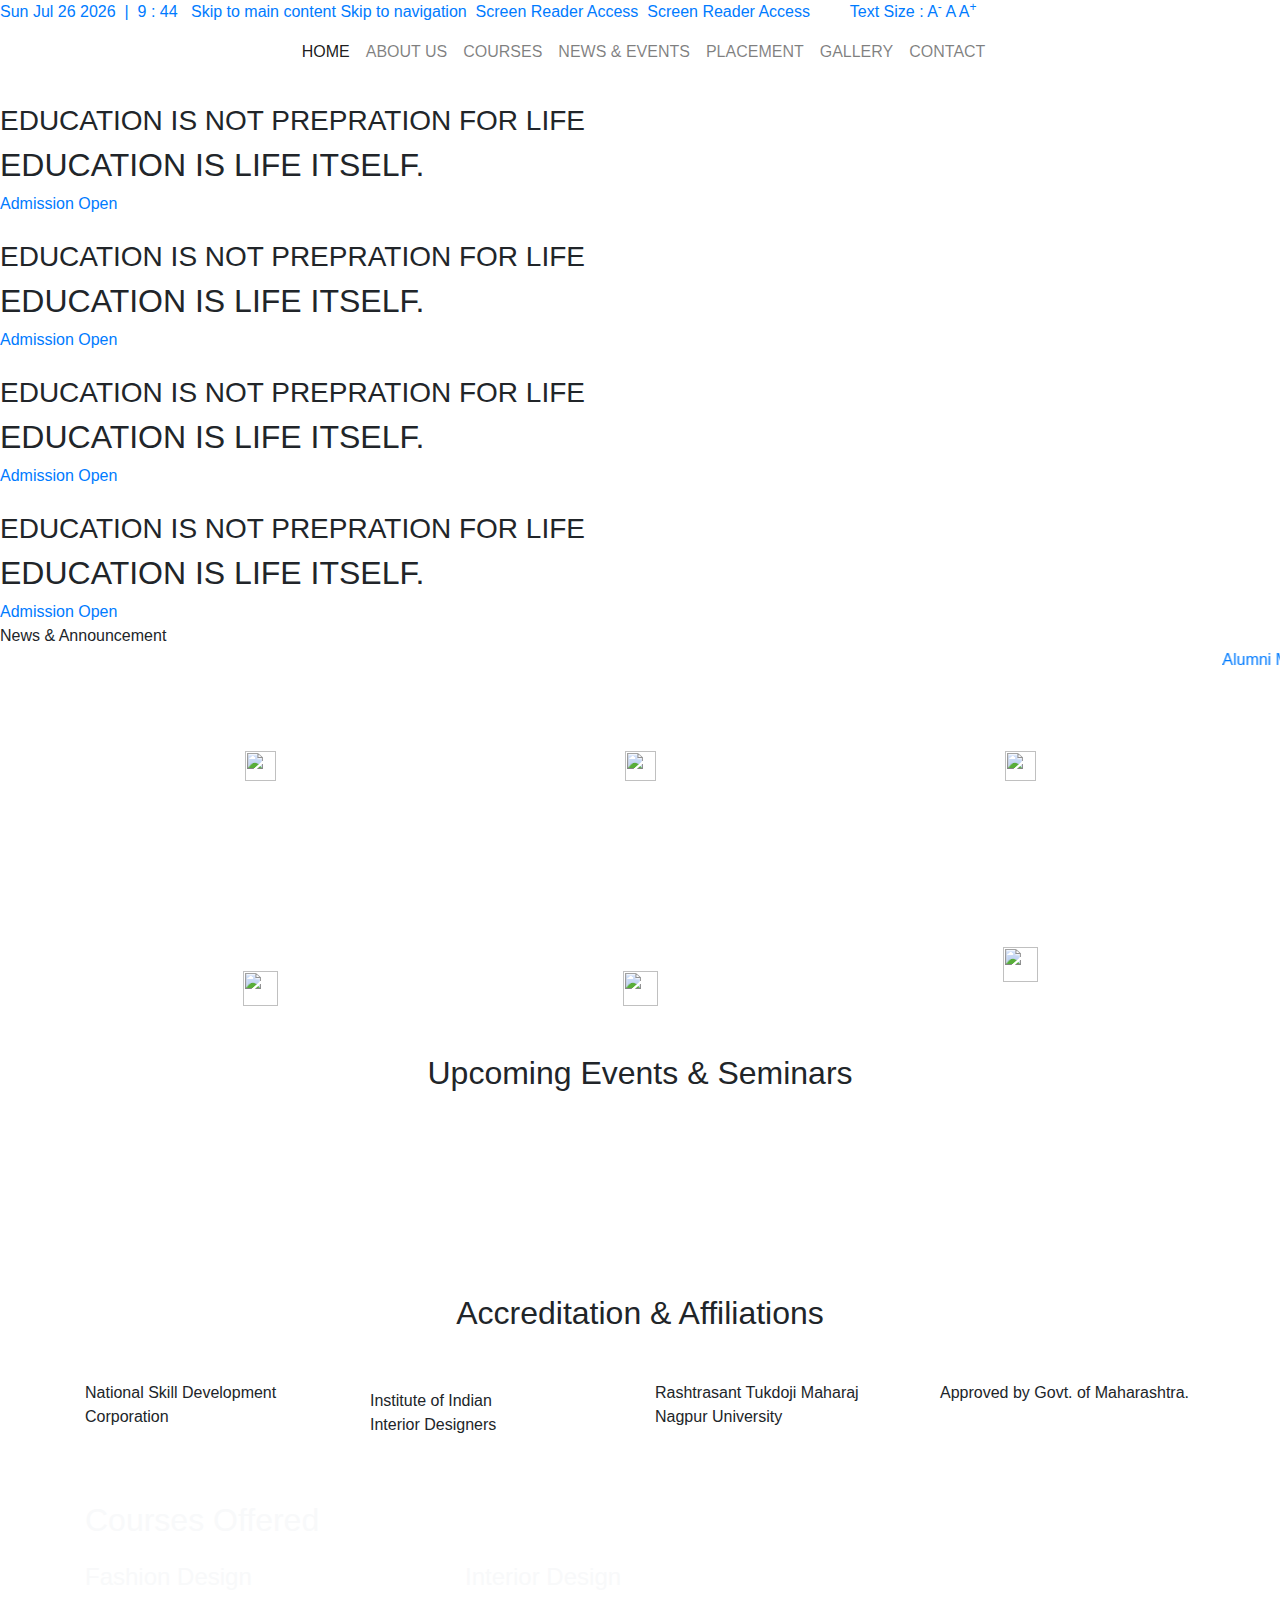
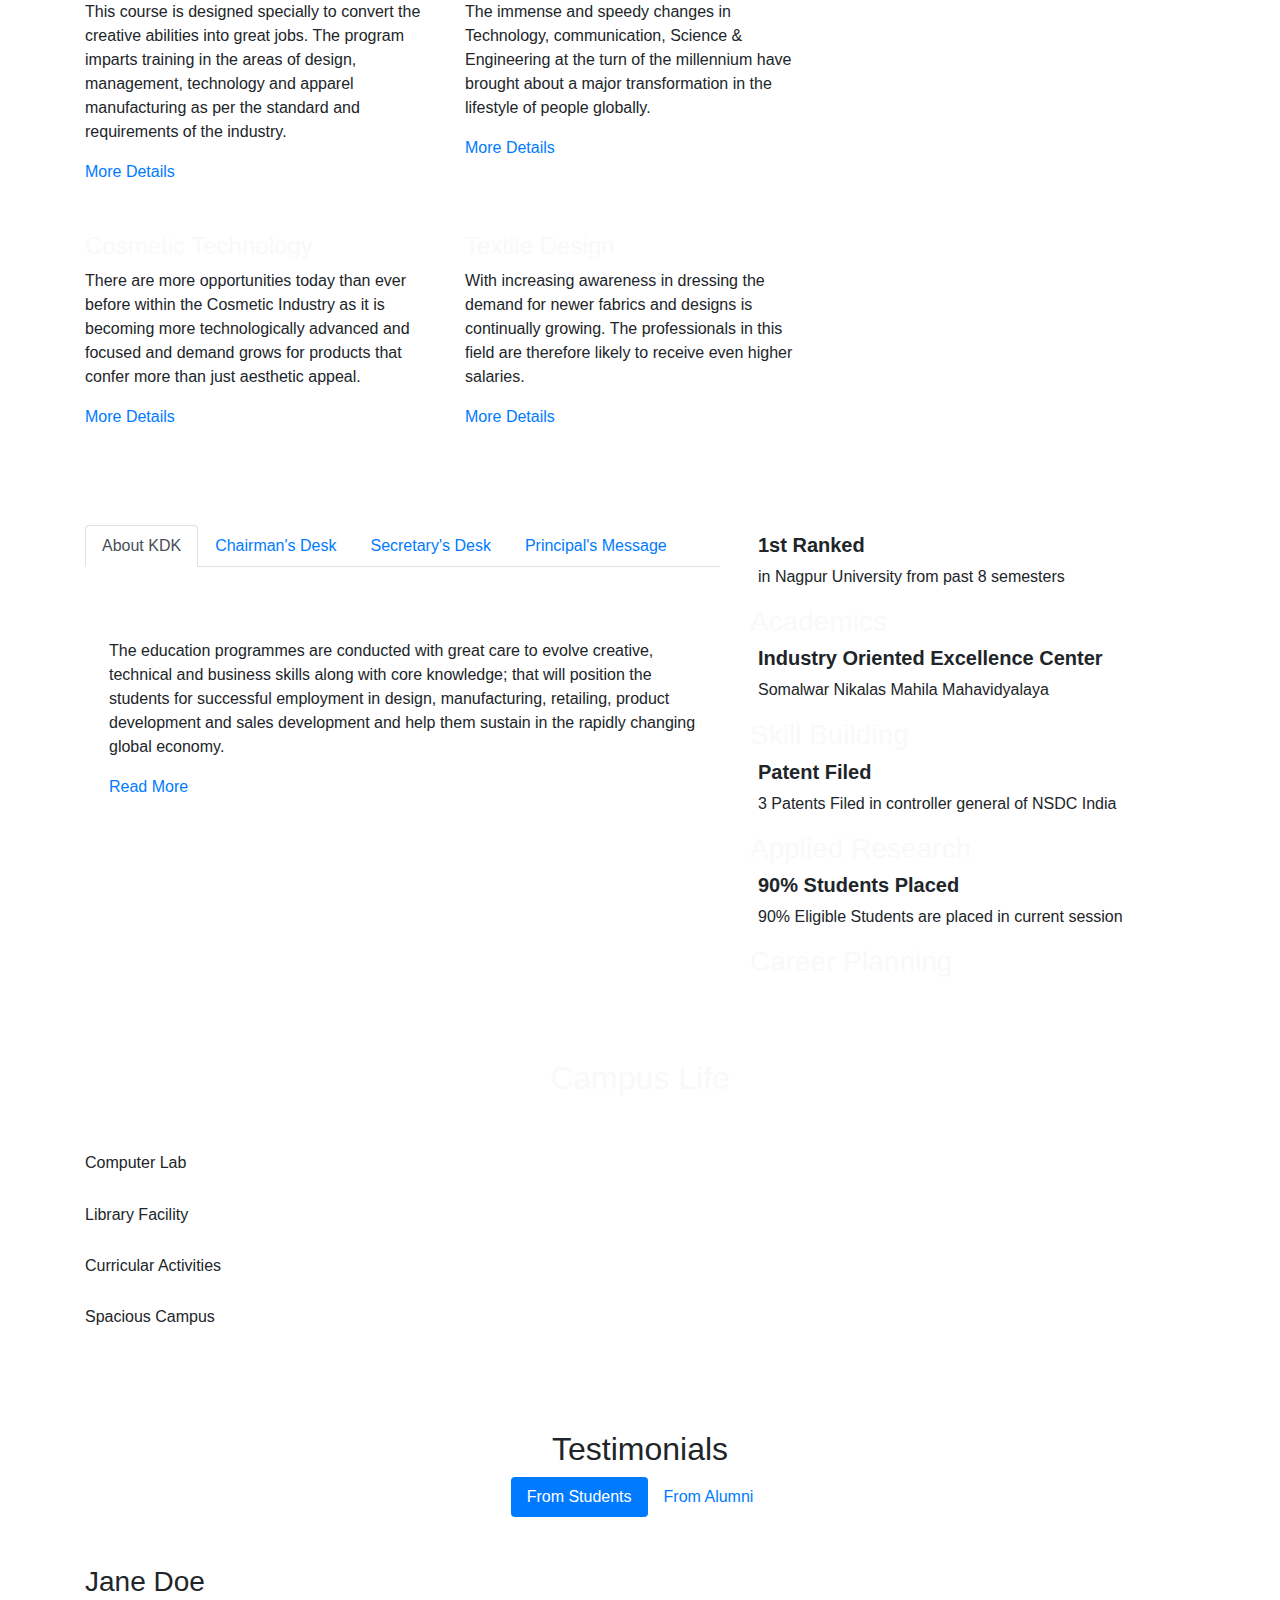
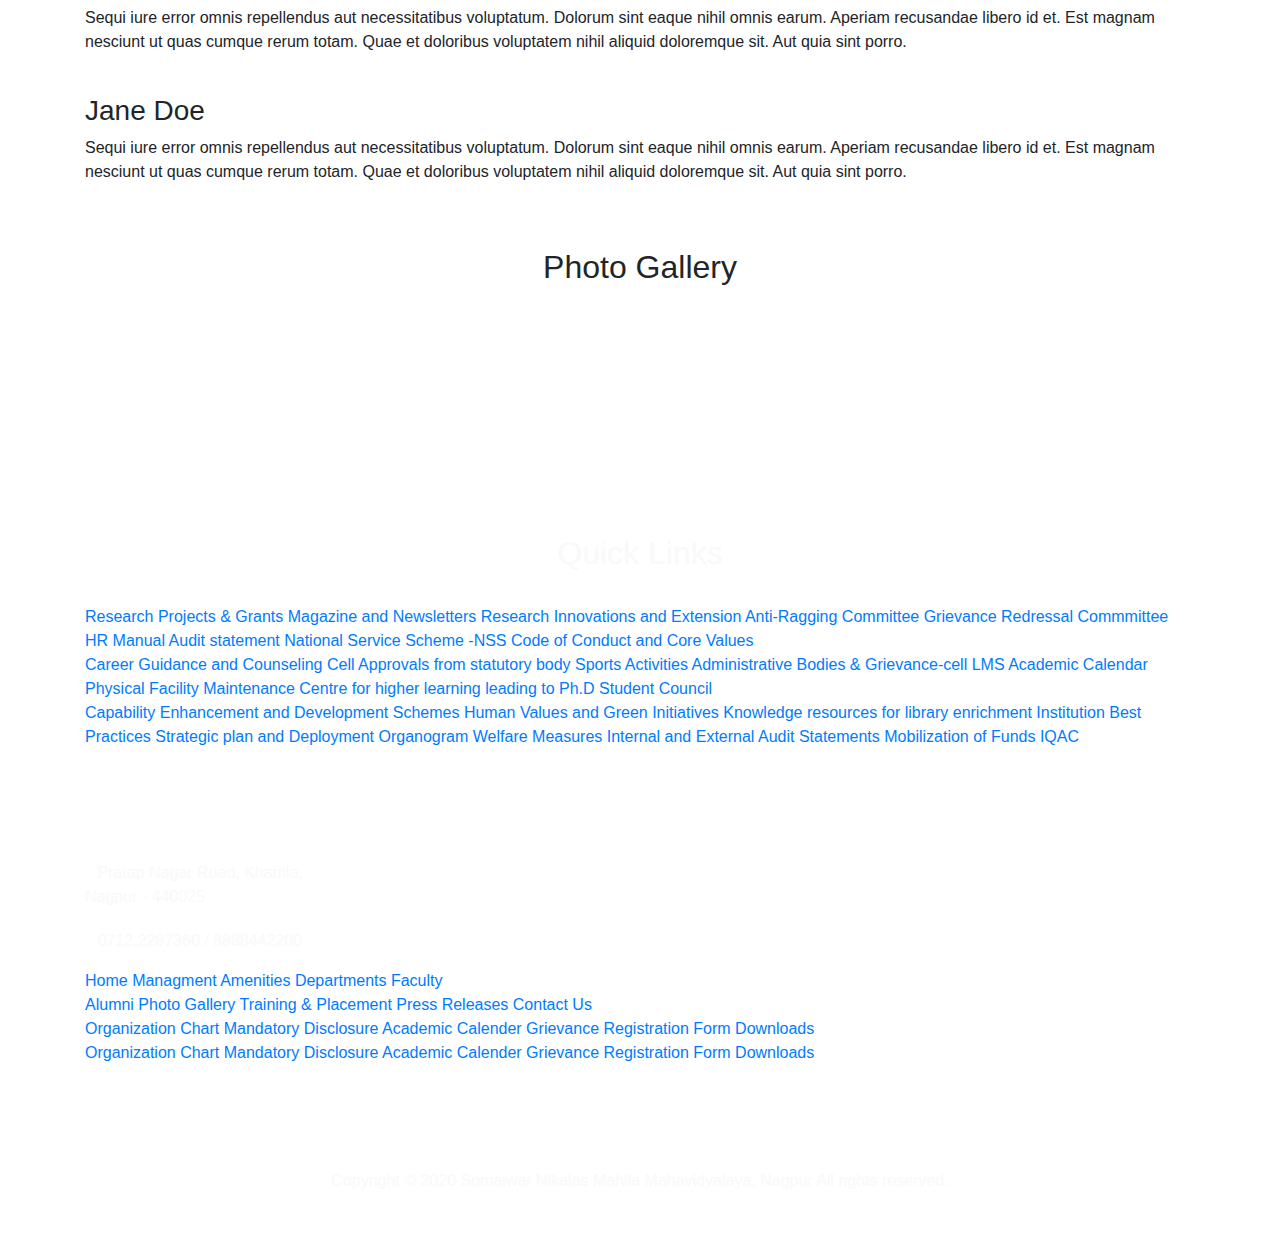
==== index.html @ 219ba17f "index" ====
<!DOCTYPE html>
<html lang="en">

<head>
  <meta charset="UTF-8">
  <meta name="viewport" content="width=device-width, initial-scale=1.0">
  <title>Somalwar Nikalas Mahila Mahavidyalaya</title>

  <link href="https://cdnjs.cloudflare.com/ajax/libs/twitter-bootstrap/4.5.0/css/bootstrap.min.css" rel="stylesheet">
  <script src="https://cdnjs.cloudflare.com/ajax/libs/modernizr/2.8.3/modernizr.min.js" type="text/javascript"></script>

  <style type="text/css">
    .no-fouc {
      display: none;
    }
  </style>

  <link href="https://cdnjs.cloudflare.com/ajax/libs/slick-carousel/1.8.1/slick.css" rel="stylesheet" />

  <link href="https://cdnjs.cloudflare.com/ajax/libs/slick-carousel/1.8.1/slick-theme.css" rel="stylesheet" />

  <link href="css/style.css" rel="stylesheet">
  <link title="theme" rel="stylesheet" type="text/css" href="css/default.css" />

</head>

<body>



  <!-- top strip -->


  <div class="topstrip">

    <span>
        <script>
            var d = new Date();
            var n = d.toDateString();
            document.write("<a href='#'>" + n + "&nbsp; | &nbsp;" + d.getHours() + " : " + d.getMinutes() + "</a>");
        </script>
    </span>
    <span><a href="index.html"> <img src="images/icon-home.svg" width="15" alt=""></a></span>
    <span><a href="#" class="skiptomain"> <img src="images/icon-skip-to-main-content.svg" width="15" alt=""> Skip to
            main content</a> </span>
    <span><a href="#" class="skiptonav"> <img src="images/icon-skip-to-navigation.svg" width="15" alt="">Skip to
            navigation</a> </span>
    <span><a href="#" class="screenreader"> <img src="images/icon-screen-reader-access.svg" width="15" alt="">
            Screen Reader Access </a></span>
    <span><a href="#"> <img src="images/icon-screen-reader-access.svg" width="15" alt=""> Screen Reader Access
        </a></span>
    <span> <a href="#" class="blue-css" id="default">&nbsp;</a> </span>
    <span> <a href="#" class="black-css" id="black">&nbsp;</a> </span>
    <span> <a href="#" class="orange-css" id="orange">&nbsp;</a> </span>
    <span> <a href="#" class="green-css" id="green">&nbsp;</a> </span>
    <span class="textsize"><a href="">Text Size :</a>
        <a href="" class="decrease">A<sup>-</sup></a>
        <a href="" class="resetMe">A</a>
        <a href="" class="increase">A<sup>+</sup></a>
    </span>
</div>

<!-- end topstrip -->

  <div class="main">

    <nav class="navbar navbar-expand-lg navbar-light main-nav">

      <a class="navbar-brand" href="#"><img src="images/nikalas-fashion-college-logo.png" alt=""
          class="img-fluid" /></a>
      <button class="navbar-toggler" type="button" data-toggle="collapse" data-target="#navbarSupportedContent"
        aria-controls="navbarSupportedContent" aria-expanded="false" aria-label="Toggle navigation">
        <span class="navbar-toggler-icon"></span>
      </button>

      <div class="collapse navbar-collapse" id="navbarSupportedContent">
        <ul class="navbar-nav mr-auto mt-2 mt-lg-0 mx-auto">


          <li class="nav-item active">

            <a class="nav-link" href="index.html">HOME </a>

          </li>

          <li class="nav-item">

            <a class="nav-link" href="aboutus.html">ABOUT US</a>

          </li>

          <li class="nav-item">

            <a class="nav-link" href="#">COURSES</a>

          </li>

          <li class="nav-item">
            <a class="nav-link" href="#">NEWS & EVENTS</a>
          </li>

          <li class="nav-item">
            <a class="nav-link" href="#">PLACEMENT</a>
          </li>

          <li class="nav-item">
            <a class="nav-link" href="#">GALLERY</a>
          </li>

          <li class="nav-item">
            <a class="nav-link" href="#">CONTACT</a>
          </li>


        </ul>
        <div class="social-icons">

          <a href=""> <img src="images/icon-facebook.svg" alt="" width="30"> </a>

          <a href=""> <img src="images/icon-twitter.svg" alt="" width="30"> </a>

          <a href=""> <img src="images/icon-instagram.svg" alt="" width="30"> </a>


        </div>
      </div>


    </nav>



    <!-- header banner -->

    <div class="header-banner">

      <div class="imgsbanner">

      <div class="banner1">
                
          <img src="images/girl-img.webp" class="img-fluid" alt="">
          <span>
            <h3>EDUCATION IS NOT PREPRATION FOR LIFE</h3>
            <h2>EDUCATION IS LIFE ITSELF.</h2>
            <a href="#" class="read-more-button">Admission Open</a>
          </span>
        
      </div>


      <div class="banner2">
        
        <img src="images/interior-woman.webp" class="img-fluid" alt="">
        <span>
          <h3>EDUCATION IS NOT PREPRATION FOR LIFE</h3>
          <h2>EDUCATION IS LIFE ITSELF.</h2>
          <a href="#" class="read-more-button">Admission Open</a>
        </span>
      
    </div>



    <div class="banner3">
        
      <img src="images/cosmeticwoman.webp" class="img-fluid" alt="">
      <span>
        <h3>EDUCATION IS NOT PREPRATION FOR LIFE</h3>
        <h2>EDUCATION IS LIFE ITSELF.</h2>
        <a href="#" class="read-more-button">Admission Open</a>
      </span>
    
  </div>



  <div class="banner4">
        
    <img src="images/texttilewoman.webp" class="img-fluid" alt="">
    <span>
      <h3>EDUCATION IS NOT PREPRATION FOR LIFE</h3>
      <h2>EDUCATION IS LIFE ITSELF.</h2>
      <a href="#" class="read-more-button">Admission Open</a>
    </span>
  
</div>

    </div>

    </div>

    <!-- end header banner -->


    <!-- news strip -->

    <div class="news-strip">

      <div class="news-heading">News & Announcement</div>
      <div class="marquee">
        <marquee direction="left" onmouseover="stop()" onmouseout="start()" class="mar">
          <a href="#"> Alumni Meet-2020 scheduled on 25-01-2020</a>
          <a href="#"> Alumni Meet-2020 scheduled on 25-01-2020</a>
          <a href="#"> Alumni Meet-2020 scheduled on 25-01-2020</a>
        </marquee>

      </div>

    </div>

    <!-- end news strip -->







    <!-- three boxes -->

    <div class="container py-5">
      <div class="row">


        <div class="col-12 col-md-4 py-3 py-md-0">

          <div class="featured-box bg-purple text-white text-center">
            <div class="py-4"> <img src="images/icon-result.svg" alt="" width="31" height="30"> </div>
            <h2 class="pb-2">A Level Result</h2>
            <p>On result day 85% of confirmed offers were to Somalwar Nikalas Mahila Mahavidyalaya in a range of
              Subjects Including Computer, Mechanical, Electrical.</p>
            <a href="#">
              <img src="images/white-button-svg.svg" width="35" height="35" alt="">
            </a>
          </div>
        </div>


        <div class="col-12 col-md-4 py-3 py-md-0">

          <div class="featured-box bg-green text-white text-center">
            <div class="py-4"> <img src="images/icon-quality.svg" alt="" width="31" height="30"> </div>
            <h2 class="pb-2">A Quality Assured</h2>
            <p>Accredited by Government of maharashtra. Campus is inspected by independent Inspectorate, We are very
              proud of inspetrorate's findings</p>
            <a href="#">
              <img src="images/white-button-svg.svg" width="35" height="35" alt="">
            </a>
          </div>
        </div>


        <div class="col-12 col-md-4 py-3 py-md-0">

          <div class="featured-box bg-cyan text-white text-center">
            <div class="py-4"> <img src="images/icon-admission.svg" alt="" width="31" height="30"> </div>
            <h2 class="pb-2">Admissions</h2>
            <p>For admission in Somanlwar Nikalas Mahila Mahavidyalaya learn more about terms, dates, accomodation fees
              and application process</p>
            <a href="#">
              <img src="images/white-button-svg.svg" width="35" height="35" alt="">
            </a>
          </div>
        </div>



      </div>
    </div>

    <!-- end three boxes -->


    <!-- events and seminars -->

    <div class="container">

      <div class="row">
        <div class="col">
          <h2 class="text-center color-cyan">Upcoming Events & Seminars</h2>
        </div>
      </div>

      <div class="row pt-3">

        <div class="col-12 col-md-6 py-3 py-md-0">

          <div class="eventbox fashion-img text-white">
            <div>
              <h3> FASHION SPARK' 20</h3>
              <p>XVI National Conference on Emerging Technology Trends in Textile Design & Project Competition</p>
              <div class="showdate">23 August 2020</div>
            </div>
          </div>

        </div>

        <div class="col-12 col-md-6 py-3 py-md-0">

          <div class="eventbox sports-img text-white">
            <div>
              <h3> SPORTS' 20</h3>
              <p>Upcoming Annual Intercollege sports competition </p>
              <div class="showdate">20th September 2020</div>
            </div>
          </div>

        </div>



      </div>

    </div>

    <!-- end envent and seminars -->


    <!-- affiliation and accreditation -->

    <div class="container">

      <div class="row pt-5">
        <div class="col">
          <h2 class="text-center color-cyan">Accreditation & Affiliations</h2>
        </div>
      </div>


      <div class="row pt-3">

        <div class="col-12 col-md-3 py-3 py-md-0 py-md-0 ">

          <div class="boxcontent">
            <div>
              <div class="img-div">
                <img src="images/nadc.png" alt="">
              </div>
              <p>National Skill Development Corporation</p>
            </div>
          </div>

        </div>

        <div class="col-12 col-md-3 py-3 py-md-0 bg-grey">

          <div class="boxcontent">
            <div>
              <div class="img-div">
                <img src="images/institute-interior-design.png" alt="">
              </div>
              <p class="pt-2">Institute of Indian <br>Interior Designers</p>
            </div>
          </div>
        </div>


        <div class="col-12 col-md-3 py-3 py-md-0 ">

          <div class="boxcontent">
            <div>
              <div class="img-div">
                <img src="images/nagpur-university.png" alt="">
              </div>
              <p>Rashtrasant Tukdoji Maharaj Nagpur University</p>
            </div>
          </div>

        </div>



        <div class="col-12 col-md-3 py-3 py-md-0 bg-grey">

          <div class="boxcontent">
            <div>
              <div class="img-div">
                <img src="images/govt-of-maharashtra.png" alt="">
              </div>
              <p>Approved by Govt. of Maharashtra.</p>
            </div>
          </div>

        </div>


      </div>

    </div>

    <!-- end affiliation and accreditation -->


    <!-- courses -->

    <div class=" fashion-designer-bg">

      <div class="container">

        <div class="row py-5">

          <div class="col-md-8 mr-md-auto">


            <h2 class="text-light pb-3">Courses Offered</h2>

            <div class="row pb-md-5">

              <div class="col-12 col-md-6">
                <h4 class="text-light">Fashion Design</h4>
                <p class="color-grey">This course is designed specially to convert the creative abilities into great
                  jobs. The program imparts training in the areas of design, management, technology and apparel
                  manufacturing as per the standard and requirements of the industry.</p>
                <a href="#" class="more-details"> More Details </a>
              </div>

              <div class="col-12 col-md-6">
                <h4 class="text-light">Interior Design</h4>
                <p class="color-grey">The immense and speedy changes in Technology, communication, Science & Engineering
                  at the turn of the millennium have brought about a major transformation in the lifestyle of people
                  globally. </p>
                <a href="#" class="more-details"> More Details </a>
              </div>

            </div>


            <div class="row">

              <div class="col-12 col-md-6">
                <h4 class="text-light">Cosmetic Technology</h4>
                <p class="color-grey">There are more opportunities today than ever before within the Cosmetic Industry
                  as it is becoming more technologically advanced and focused and demand grows for products that confer
                  more than just aesthetic appeal.</p>
                <a href="#" class="more-details"> More Details </a>
              </div>

              <div class="col-12 col-md-6">
                <h4 class="text-light">Textile Design</h4>
                <p class="color-grey">With increasing awareness in dressing the demand for newer fabrics and designs is
                  continually growing. The professionals in this field are therefore likely to receive even higher
                  salaries. </p>
                <a href="#" class="more-details"> More Details </a>
              </div>

            </div>



          </div>

        </div>
      </div>

    </div>
    <!-- end courses -->






    <!-- tabs and rightboxes -->


    <div class="container py-5">
      <div class="row">


        <div class="col-12 col-md-7">
          <div class="bg-grey">

            <ul class="nav nav-tabs tabbedpanel" id="myTab" role="tablist">
              <li class="nav-item" role="presentation">
                <a class="nav-link active" id="aboutkdk-tab" data-toggle="tab" href="#aboutkdk" role="tab"
                  aria-controls="aboutkdk" aria-selected="true">About KDK</a>
              </li>
              <li class="nav-item" role="presentation">
                <a class="nav-link" id="chairmandesk-tab" data-toggle="tab" href="#chairmandesk" role="tab"
                  aria-controls="chairmandesk" aria-selected="false">Chairman's Desk</a>
              </li>
              <li class="nav-item" role="presentation">
                <a class="nav-link" id="secretorydesk-tab" data-toggle="tab" href="#secretorydesk" role="tab"
                  aria-controls="secretorydesk" aria-selected="false">Secretary's Desk</a>
              </li>

              <li class="nav-item" role="presentation">
                <a class="nav-link" id="principalmessage-tab" data-toggle="tab" href="#principalmessage" role="tab"
                  aria-controls="principalmessage" aria-selected="false">Principal's Message</a>
              </li>

            </ul>




            <div class="tab-content p-4" id="myTabContent">
              <div class="tab-pane fade show active" id="aboutkdk" role="tabpanel" aria-labelledby="aboutkdk-tab">

                <div class="row">
                  <div class="col-12">
                    <img src="images/nikalas-mahila-mahavidyalaya.jpg" class="img-fluid" alt="">
                    <p class="pt-4">The education programmes are conducted with great care to evolve creative, technical
                      and business skills along with core knowledge; that will position the students for successful
                      employment in design, manufacturing, retailing, product development and sales development and help
                      them sustain in the rapidly changing global economy.</p>
                    <a href="#" class="read-more-button"> Read More </a>
                  </div>
                </div>
              </div>
              <div class="tab-pane fade" id="chairmandesk" role="tabpanel" aria-labelledby="chairmandesk-tab">


                <div class="row">
                  <div class="col-12">
                    <img src="images/nikalas-mahila-mahavidyalaya.jpg" class="img-fluid" alt="">
                    <p class="pt-4">The education programmes are conducted with great care to evolve creative, technical
                      and business skills along with core knowledge; that will position the students for successful
                      employment in design, manufacturing, retailing, product development and sales development and help
                      them sustain in the rapidly changing global economy.</p>
                    <a href="javascript:;" class="read-more-button"> Read More </a>
                  </div>
                </div>


              </div>
              <div class="tab-pane fade" id="secretorydesk" role="tabpanel" aria-labelledby="secretorydesk-tab">

                <div class="row">
                  <div class="col-12">
                    <img src="images/nikalas-mahila-mahavidyalaya.jpg" class="img-fluid" alt="">
                    <p class="pt-4">The education programmes are conducted with great care to evolve creative, technical
                      and business skills along with core knowledge; that will position the students for successful
                      employment in design, manufacturing, retailing, product development and sales development and help
                      them sustain in the rapidly changing global economy.</p>
                    <a href="#" class="read-more-button"> Read More </a>
                  </div>
                </div>

              </div>
              <div class="tab-pane fade" id="principalmessage" role="tabpanel" aria-labelledby="principalmessage-tab">

                <div class="row">
                  <div class="col-12">
                    <img src="images/nikalas-mahila-mahavidyalaya.jpg" class="img-fluid" alt="">
                    <p class="pt-4">The education programmes are conducted with great care to evolve creative, technical
                      and business skills along with core knowledge; that will position the students for successful
                      employment in design, manufacturing, retailing, product development and sales development and help
                      them sustain in the rapidly changing global economy.</p>
                    <a href="#" class="read-more-button"> Read More </a>
                  </div>
                </div>

              </div>
            </div>


          </div>

        </div>




        <!-- rightboxes -->

        <div class="col-12 col-md-5">


          <div class="features-grid">





            <div>
              <div>

                <h5 class="font-weight-bold px-2 mt-2">1st Ranked</h5>
                <p class="px-2">in Nagpur University from past 8 semesters</p>

              </div>
              <div class="academic-bg">
                <div class="textcontainer light-cyan">
                  <h3 class="text-light"> Academics </h3>
                </div>
              </div>
            </div>





            <div>
              <div>

                <h5 class="font-weight-bold px-2 mt-2">Industry Oriented Excellence Center</h5>
                <p class="px-2">Somalwar Nikalas Mahila Mahavidyalaya</p>

              </div>
              <div class="skill-bg">
                <div class="textcontainer light-purple">
                  <h3 class="text-light"> Skill Building </h3>
                </div>
              </div>
            </div>




            <div>
              <div>

                <h5 class="font-weight-bold px-2 mt-2">Patent Filed</h5>
                <p class="px-2">3 Patents Filed in controller general of NSDC India</p>

              </div>
              <div class="research-bg">
                <div class="textcontainer light-green">
                  <h3 class="text-light"> Applied Research </h3>
                </div>
              </div>
            </div>




            <div>
              <div>

                <h5 class="font-weight-bold px-2 mt-2">90% Students Placed</h5>
                <p class="px-2">90% Eligible Students are placed in current session</p>

              </div>
              <div class="career-bg">
                <div class="textcontainer light-cyan">
                  <h3 class="text-light"> Career Planning </h3>
                </div>
              </div>
            </div>









          </div>


        </div>

        <!-- end right boxes -->










      </div>
    </div>


    <!-- end tabs and rightboxes -->





    <!-- campus life-->
    <div class="bg-green">
      <div class="bg-circles">
        <div class="container pb-5">
          <div class="row">
            <div class="col-12">
              <h2 class="text-light text-center py-4">Campus Life</h2>
            </div>


            <div class="col-12">

              <div class="campuslifegrid">

                <div class="computerlab">

                  <div>
                    <img src="images/icon-computer-lab.svg" height="32" alt="">
                    <h6>Computer Lab</h6>
                  </div>


                </div>




                <div class="libraryfacility">
                  <div>
                    <img src="images/icon-library.svg" height="32" alt="">
                    <h6>Library Facility</h6>
                  </div>
                </div>




                <div class="curricularactivities">

                  <div>
                    <img src="images/icon-activities.svg" height="32" alt="">
                    <h6>Curricular Activities</h6>
                  </div>

                </div>


                <div class="spaciouscampus">

                  <div>
                    <img src="images/icon-campus.svg" height="32" alt="">
                    <h6>Spacious Campus</h6>
                  </div>

                </div>

              </div>

            </div>


          </div>
        </div>
      </div>

    </div>
    <!-- end section campus life-->





    <!-- testimonials -->
    <div class="testimonials py-5">
      <div class="container">
        <div class="row">
          <div class="col-12">
            <h2 class="color-cyan text-center"> Testimonials </h2>
          </div>

          <div class="col-12">
            <ul class="nav nav-pills justify-content-center testimonials-nav" id="myTab" role="tablist">
              <li class="nav-item" role="presentation">
                <a class="nav-link active" id="students-tab" data-toggle="tab" href="#students" role="tab"
                  aria-controls="students" aria-selected="true">From Students</a>
              </li>
              <li class="nav-item" role="presentation">
                <a class="nav-link" id="alumni-tab" data-toggle="tab" href="#alumni" role="tab" aria-controls="alumni"
                  aria-selected="false">From Alumni</a>
              </li>

            </ul>
            <div class="tab-content" id="myTabContent">
              <div class="tab-pane fade show active" id="students" role="tabpanel" aria-labelledby="students-tab">



                <!-- Speech Bubble Slider -->

                <section class="quotes pt-4">

                  <div class="bubble">

                    <div class="quotesbg">

                      <div>
                        <div>
                          <img src="images/alumni-testimonials.jpg" width="250" height="auto" alt="">
                        </div>
                        <div>
                          <h3 class="color-cyan">Jane Doe</h3>
                          <p>Sequi iure error omnis repellendus aut necessitatibus voluptatum. Dolorum sint eaque nihil
                            omnis earum. Aperiam recusandae libero id et. Est magnam nesciunt ut quas cumque rerum
                            totam. Quae et doloribus voluptatem nihil aliquid doloremque sit. Aut quia sint porro.</p>
                        </div>

                      </div>

                    </div>

                  </div>





                  <div class="bubble">

                    <div class="quotesbg">

                      <div>
                        <div>
                          <img src="images/alumni-testimonials.jpg" width="250" height="auto" alt="">
                        </div>
                        <div>
                          <h3 class="color-cyan">Jane Doe</h3>
                          <p>Sequi iure error omnis repellendus aut necessitatibus voluptatum. Dolorum sint eaque nihil
                            omnis earum. Aperiam recusandae libero id et. Est magnam nesciunt ut quas cumque rerum
                            totam. Quae et doloribus voluptatem nihil aliquid doloremque sit. Aut quia sint porro.</p>
                        </div>

                      </div>

                    </div>

                  </div>









                </section>



              </div>
              <div class="tab-pane fade" id="alumni" role="tabpanel" aria-labelledby="alumni-tab">


                <section class="quotes pt-4">

                  <div class="bubble">

                    <div class="quotesbg">

                      <div>
                        <div>
                          <img src="images/alumni-testimonials.jpg" width="250" height="auto" alt="">
                        </div>
                        <div>
                          <h3 class="color-cyan">Jane Doe</h3>
                          <p>Sequi iure error omnis repellendus aut necessitatibus voluptatum. Dolorum sint eaque nihil
                            omnis earum. Aperiam recusandae libero id et. Est magnam nesciunt ut quas cumque rerum
                            totam. Quae et doloribus voluptatem nihil aliquid doloremque sit. Aut quia sint porro.</p>
                        </div>

                      </div>

                    </div>

                  </div>





                  <div class="bubble">

                    <div class="quotesbg">

                      <div>
                        <div>
                          <img src="images/alumni-testimonials.jpg" width="250" height="auto" alt="">
                        </div>
                        <div>
                          <h3 class="color-cyan">Jane Doe</h3>
                          <p>Sequi iure error omnis repellendus aut necessitatibus voluptatum. Dolorum sint eaque nihil
                            omnis earum. Aperiam recusandae libero id et. Est magnam nesciunt ut quas cumque rerum
                            totam. Quae et doloribus voluptatem nihil aliquid doloremque sit. Aut quia sint porro.</p>
                        </div>

                      </div>

                    </div>

                  </div>









                </section>




              </div>

            </div>
          </div>
        </div>
      </div>

    </div>
    <!-- end testimonials -->






    <!-- photo gallery -->

    <div class="gallery">

      <div class="container">

        <div class="row">

          <div class="col-12">
            <h2 class="color-cyan text-center">Photo Gallery</h2>
          </div>

          <div class="col-12">

            <section class="photogallery pt-4">

              <div class="imgs"> <img src="images/img1.jpg" class="img-fluid mx-auto" alt=""> </div>
              <div class="imgs"> <img src="images/img2.jpg" class="img-fluid mx-auto" alt=""> </div>
              <div class="imgs"> <img src="images/img3.jpg" class="img-fluid mx-auto" alt=""> </div>
              <div class="imgs"> <img src="images/img4.jpg" class="img-fluid mx-auto" alt=""> </div>
              <div class="imgs"> <img src="images/img1.jpg" class="img-fluid mx-auto" alt=""> </div>
              <div class="imgs"> <img src="images/img2.jpg" class="img-fluid mx-auto" alt=""> </div>
              <div class="imgs"> <img src="images/img3.jpg" class="img-fluid mx-auto" alt=""> </div>
              <div class="imgs"> <img src="images/img4.jpg" class="img-fluid mx-auto" alt=""> </div>

            </section>

          </div>
        </div>

      </div>
    </div>

    <!-- end photo gallery-->




    <!-- quick links -->

    <div class="quicklinks bg-purple">
      <div class="bg-circles  pb-4">

        <div class="container">

          <div class="row">


            <div class="col-12 py-4">


              <h2 class="text-light text-center">Quick Links</h2>


            </div>


            <div class="col-12">

              <div class="quicklinksgrid">



                <div>

                  <a href="#">Research Projects & Grants </a>
                  <a href="#">Magazine and Newsletters </a>
                  <a href="#">Research Innovations and Extension </a>
                  <a href="#">Anti-Ragging Committee </a>
                  <a href="#">Grievance Redressal Commmittee </a>
                  <a href="#">HR Manual </a>
                  <a href="#">Audit statement </a>
                  <a href="#">National Service Scheme -NSS </a>
                  <a href="#">Code of Conduct and Core Values </a>

                </div>



                <div>

                  <a href="#"> Career Guidance and Counseling Cell </a>
                  <a href="#"> Approvals from statutory body </a>
                  <a href="#"> Sports Activities </a>
                  <a href="#"> Administrative Bodies & Grievance-cell </a>
                  <a href="#"> LMS </a>
                  <a href="#"> Academic Calendar </a>
                  <a href="#"> Physical Facility Maintenance </a>
                  <a href="#"> Centre for higher learning leading to Ph.D </a>
                  <a href="#"> Student Council </a>

                </div>



                <div>


                  <a href="#"> Capability Enhancement and Development Schemes </a>
                  <a href="#"> Human Values and Green Initiatives </a>
                  <a href="#"> Knowledge resources for library enrichment </a>
                  <a href="#"> Institution Best Practices </a>
                  <a href="#"> Strategic plan and Deployment </a>
                  <a href="#"> Organogram </a>
                  <a href="#"> Welfare Measures </a>
                  <a href="#"> Internal and External Audit Statements </a>
                  <a href="#"> Mobilization of Funds </a>
                  <a href="#"> IQAC </a>


                </div>




              </div>

            </div>


          </div>

        </div>

      </div>
    </div>

    <!-- end quick links -->





    <!-- footer -->

    <div class="footer bg-darkgrey pt-5">

      <div class="container">

        <div class="row">

          <div class="col-12 pb-5">

            <div class="footergrid">


              <div>
                <img src="images/nikalas-fashion-college-logo.png" class="img-fluid" alt="">
                <p class="address pt-3 text-light"> <span class="pr-2"><img src="images/icon-navigation.svg" width="10"
                      alt=""></span> Pratap Nagar Road, Khamla, <br>Nagpur - 440025</p>
                <p class="contactno pt-1 text-light"> <span class="pr-2"><img src="images/icon-phone.svg" width="10"
                      alt=""></span> 0712,2287360 / 8888442200</p>
              </div>



              <div class="greenarrowbullet">

               <a href="#"> Home </a>
               <a href="#"> Managment </a>
               <a href="#"> Amenities </a>
               <a href="#"> Departments </a>
               <a href="#"> Faculty </a>

              </div>
              <div class="greenarrowbullet">

               <a href="#"> Alumni</a>
               <a href="#"> Photo Gallery</a>
               <a href="#"> Training & Placement</a>
               <a href="#"> Press Releases</a>
               <a href="#"> Contact Us</a>

              </div>
              <div class="greenarrowbullet">

               <a href="#"> Organization Chart </a>
               <a href="#"> Mandatory Disclosure </a>
               <a href="#"> Academic Calender </a>
               <a href="#"> Grievance Registration Form </a>
               <a href="#"> Downloads </a>

              </div>
              <div class="greenarrowbullet">

                <a href="#"> Organization Chart </a>
                <a href="#"> Mandatory Disclosure </a>
                <a href="#"> Academic Calender </a>
                <a href="#"> Grievance Registration Form </a>
                <a href="#"> Downloads </a>

              </div>

            </div>

          </div>

        </div>

      </div>


      <div class="bg-black py-4">
        <div class="text-center pb-2">

          <a href=""> <img src="images/icon-facebook.svg" alt="" width="30"> </a>

          <a href=""> <img src="images/icon-twitter.svg" alt="" width="30"> </a>

          <a href=""> <img src="images/icon-instagram.svg" alt="" width="30"> </a>


        </div>

<p class="text-center text-light">Copyright © 2020  Somalwar Nikalas Mahila Mahavidyalaya, Nagpur  All rights reserved.</p>

      </div>


    </div>

    <!-- end footer -->




  </div>


</body>
<script src="https://cdnjs.cloudflare.com/ajax/libs/jquery/3.5.1/jquery.js"></script>
<script src="https://cdn.jsdelivr.net/npm/popper.js@1.16.0/dist/umd/popper.min.js"></script>
<script type="text/javascript" src="https://cdnjs.cloudflare.com/ajax/libs/twitter-bootstrap/4.5.0/js/bootstrap.min.js">
</script>
<script type="text/javascript" src="https://cdnjs.cloudflare.com/ajax/libs/slick-carousel/1.8.1/slick.min.js"></script>
<script src="https://cdnjs.cloudflare.com/ajax/libs/gsap/2.1.3/TweenMax.min.js"></script>
<script type="text/javascript" src="js/main.js">

</script>


</html>
---- css/style.css ----
style
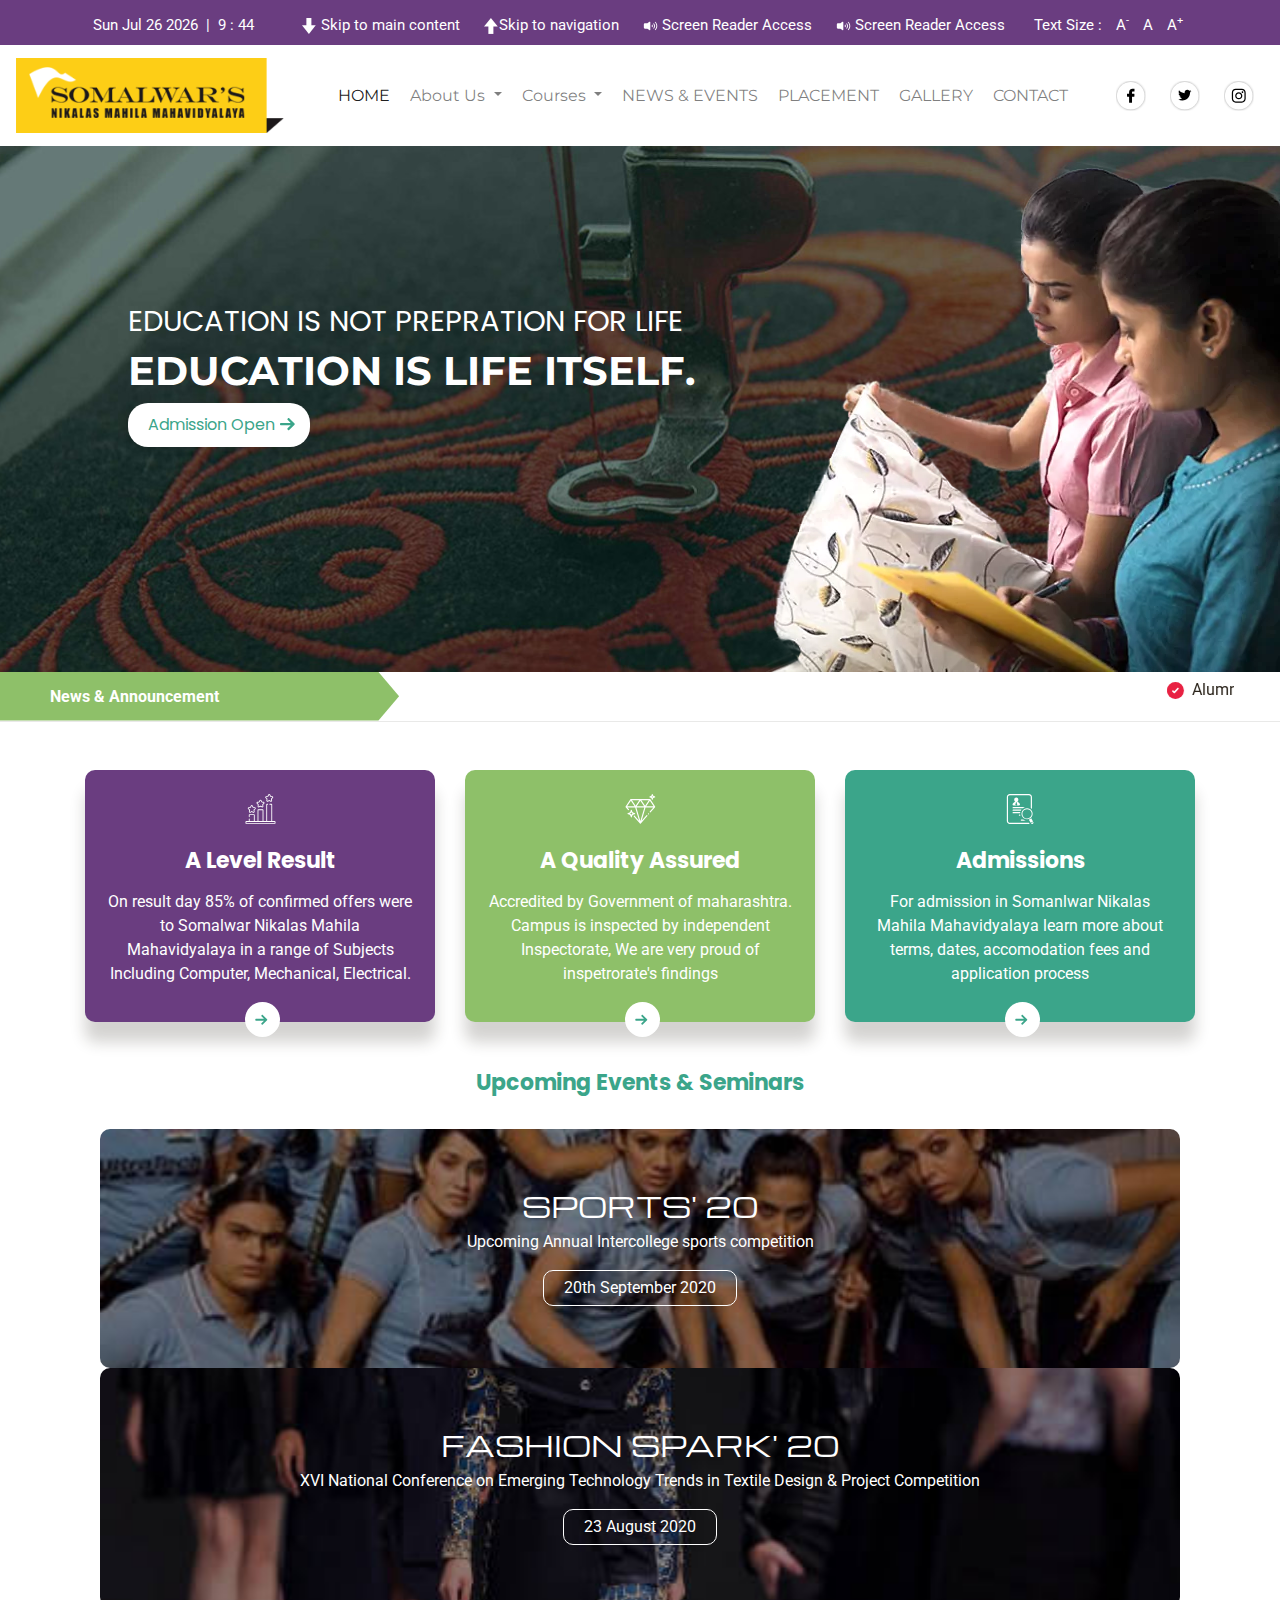
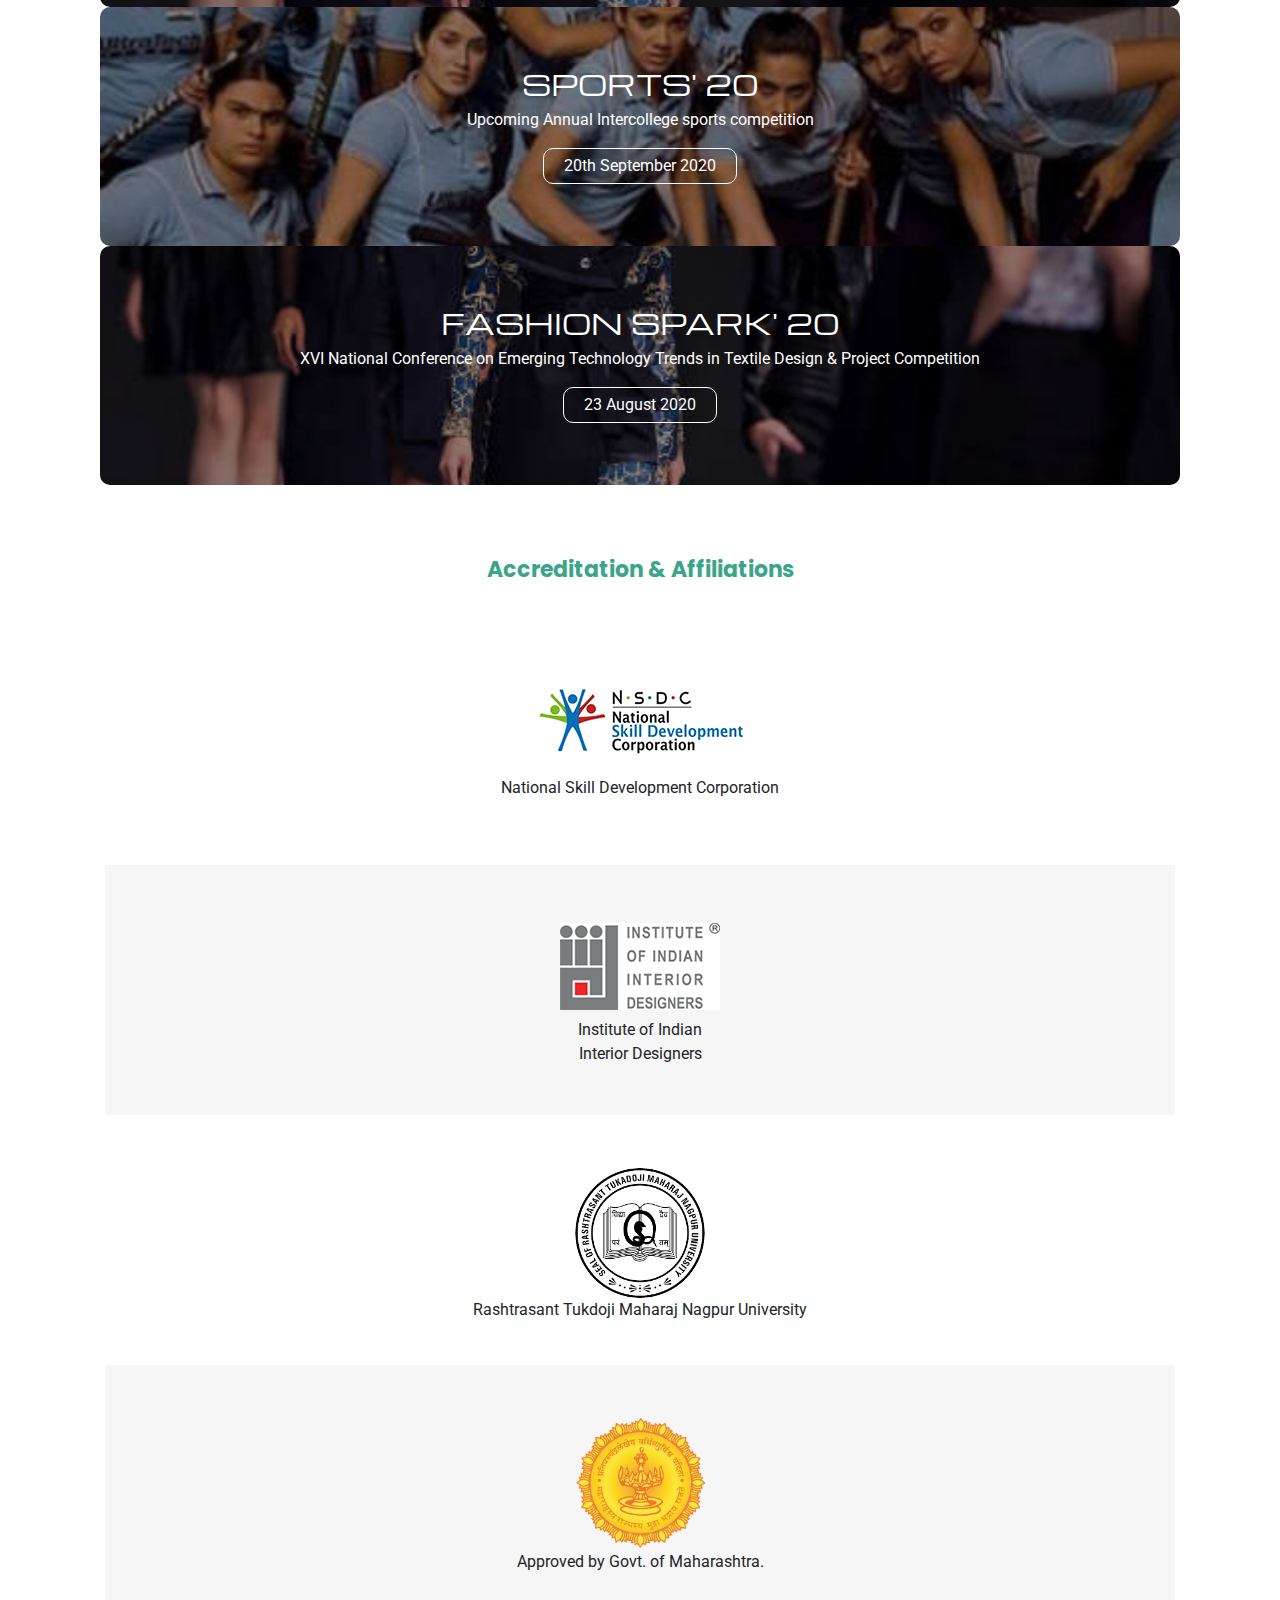
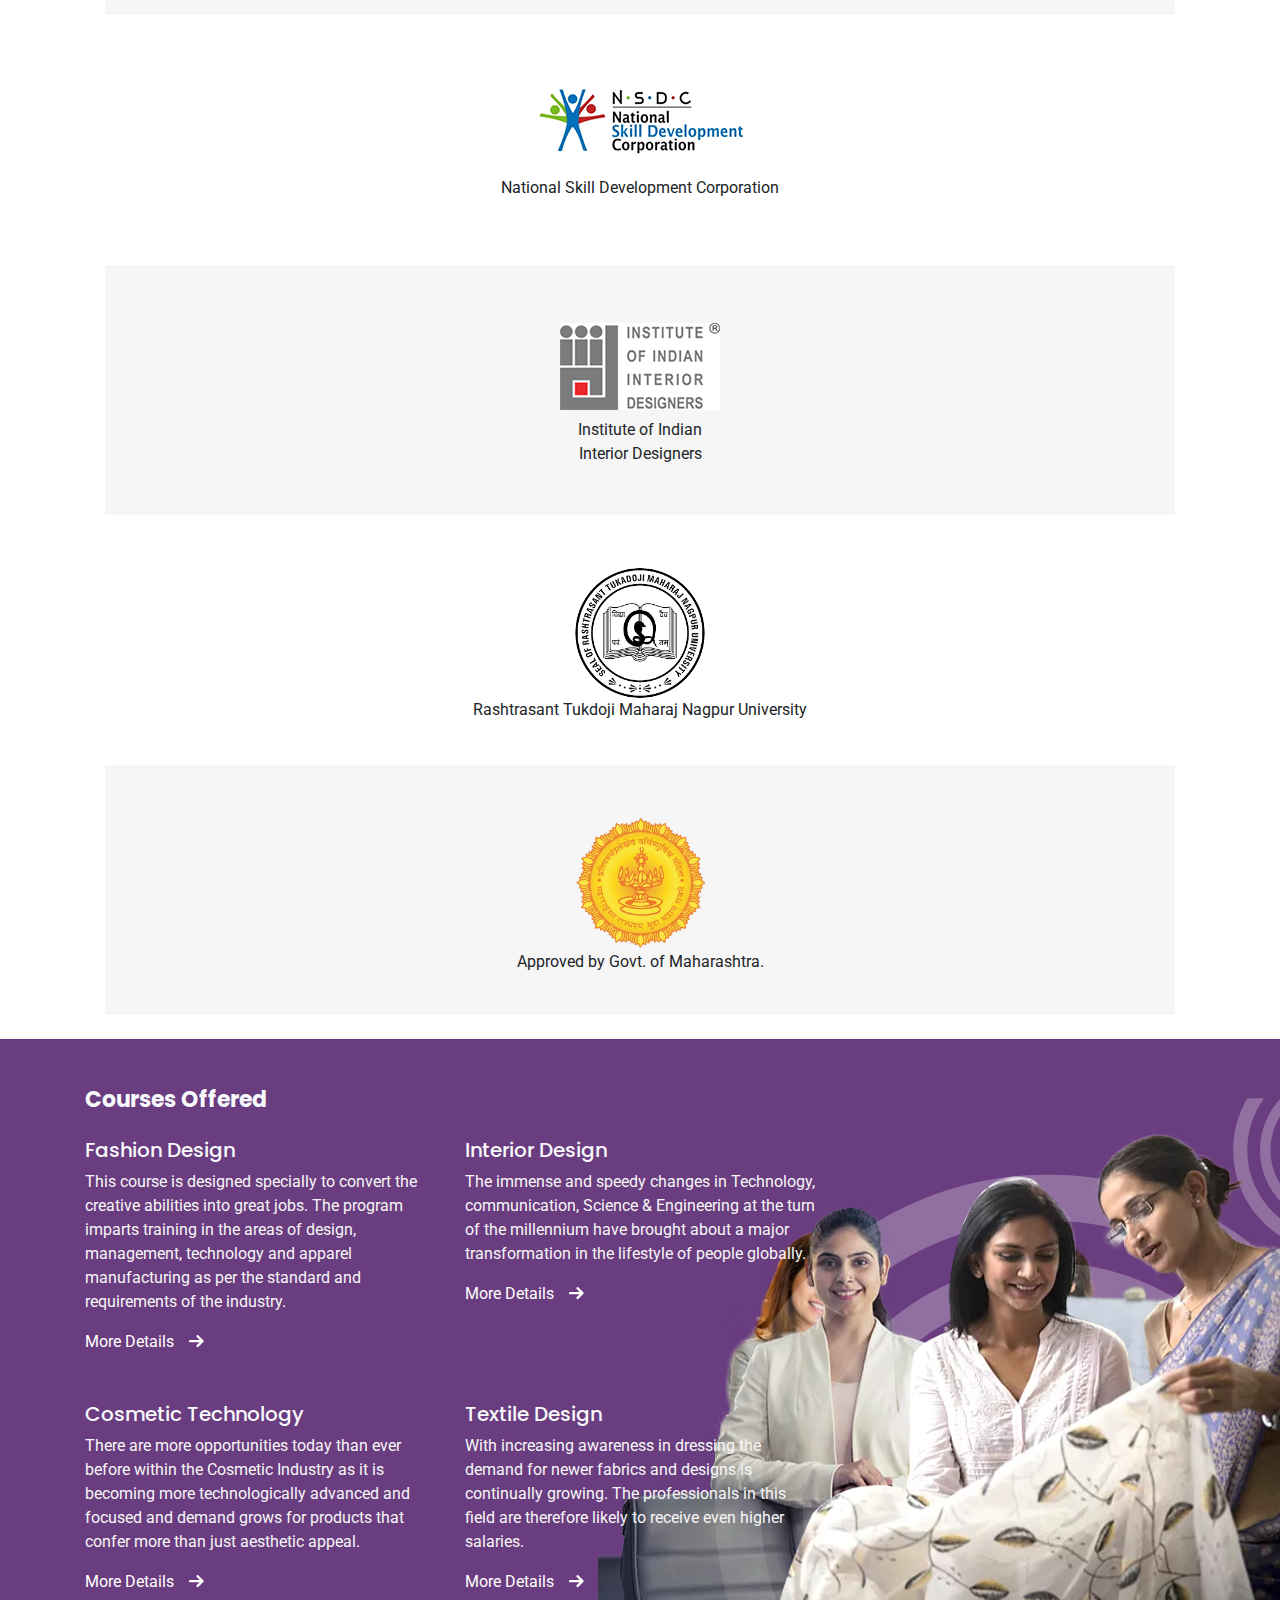
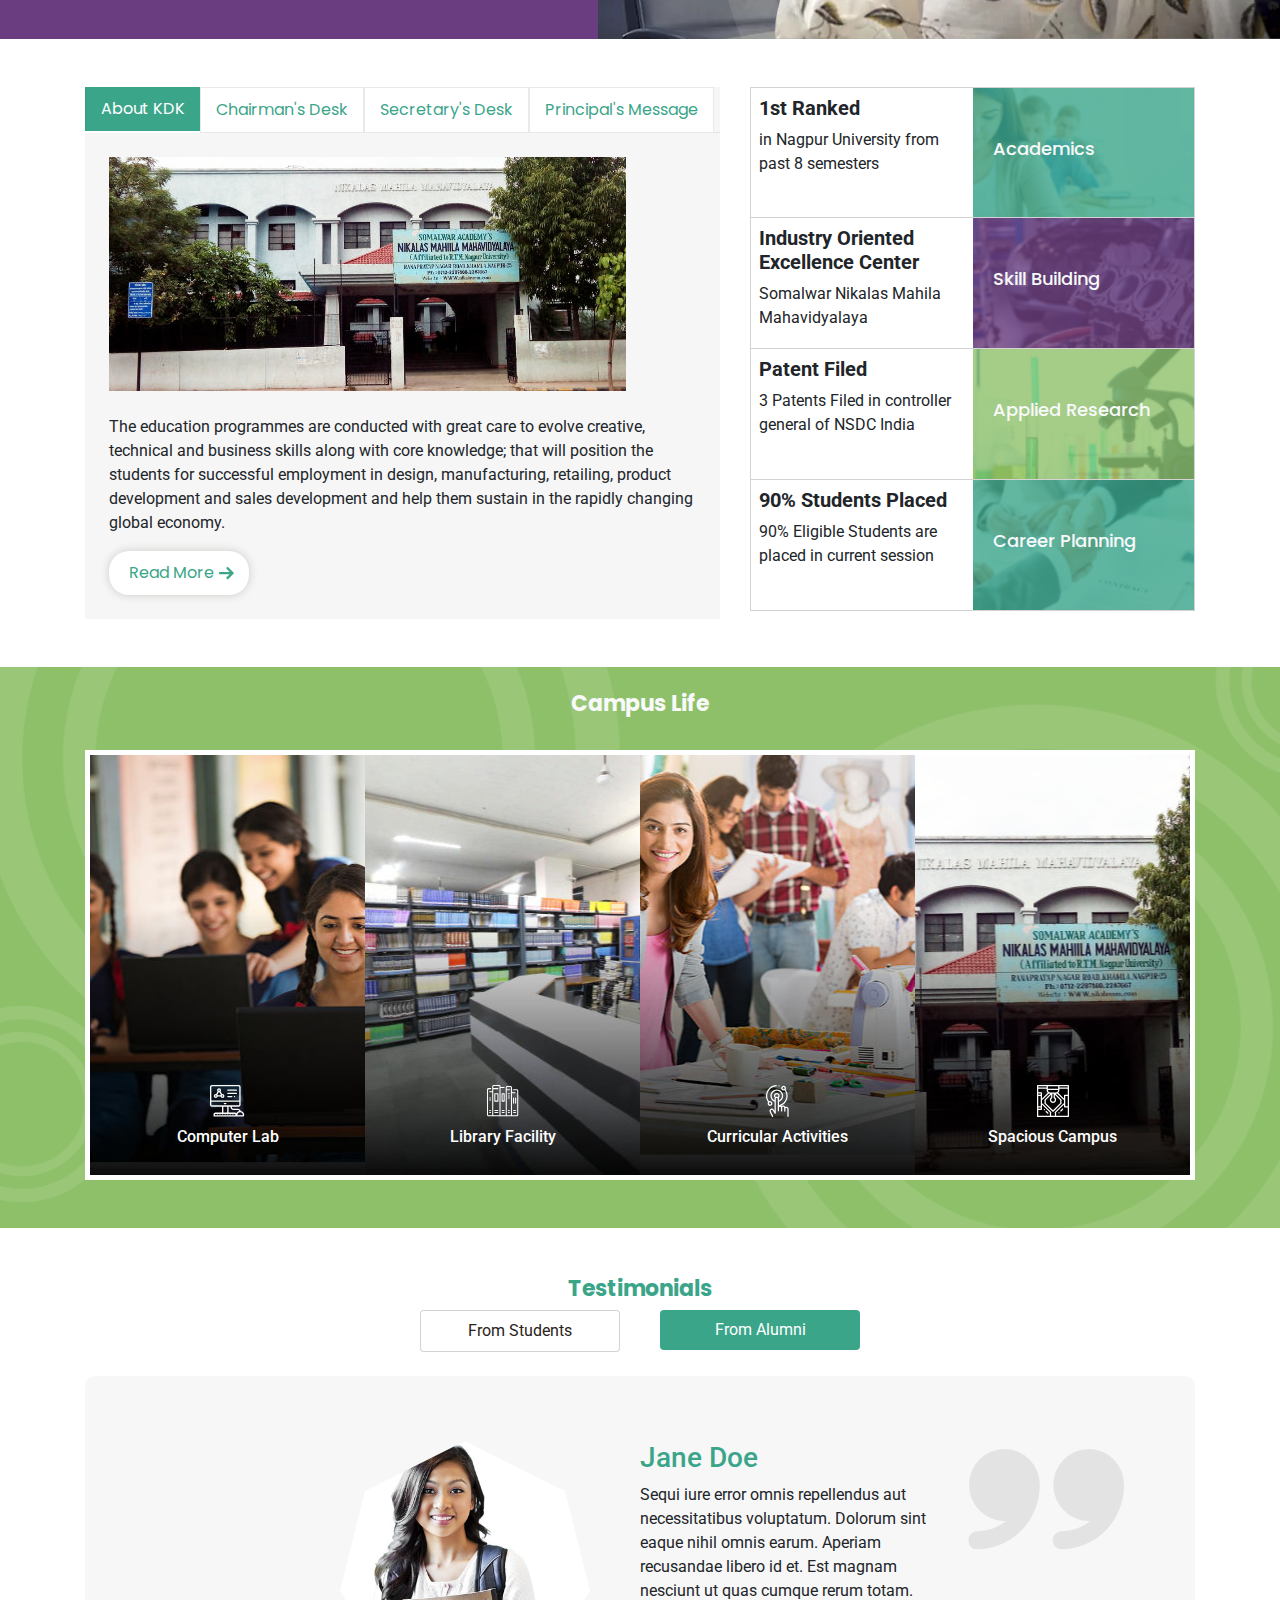
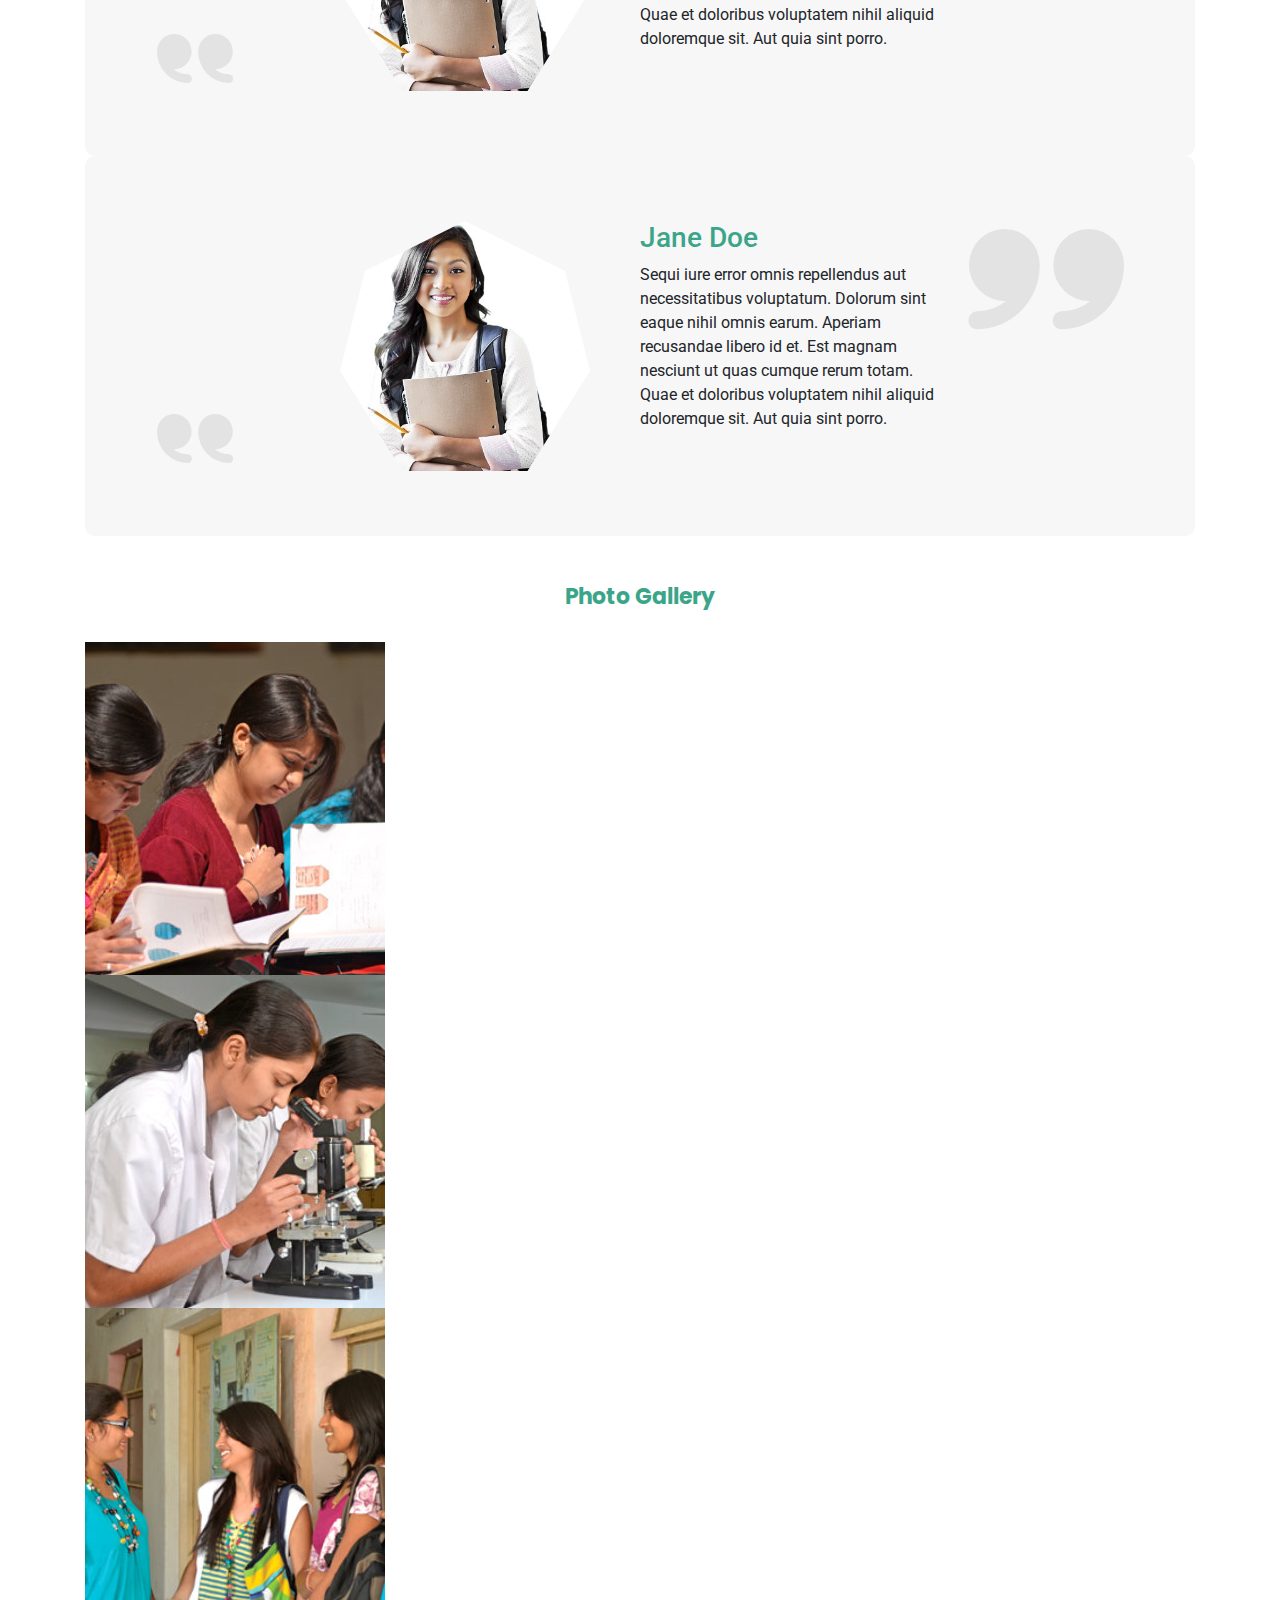
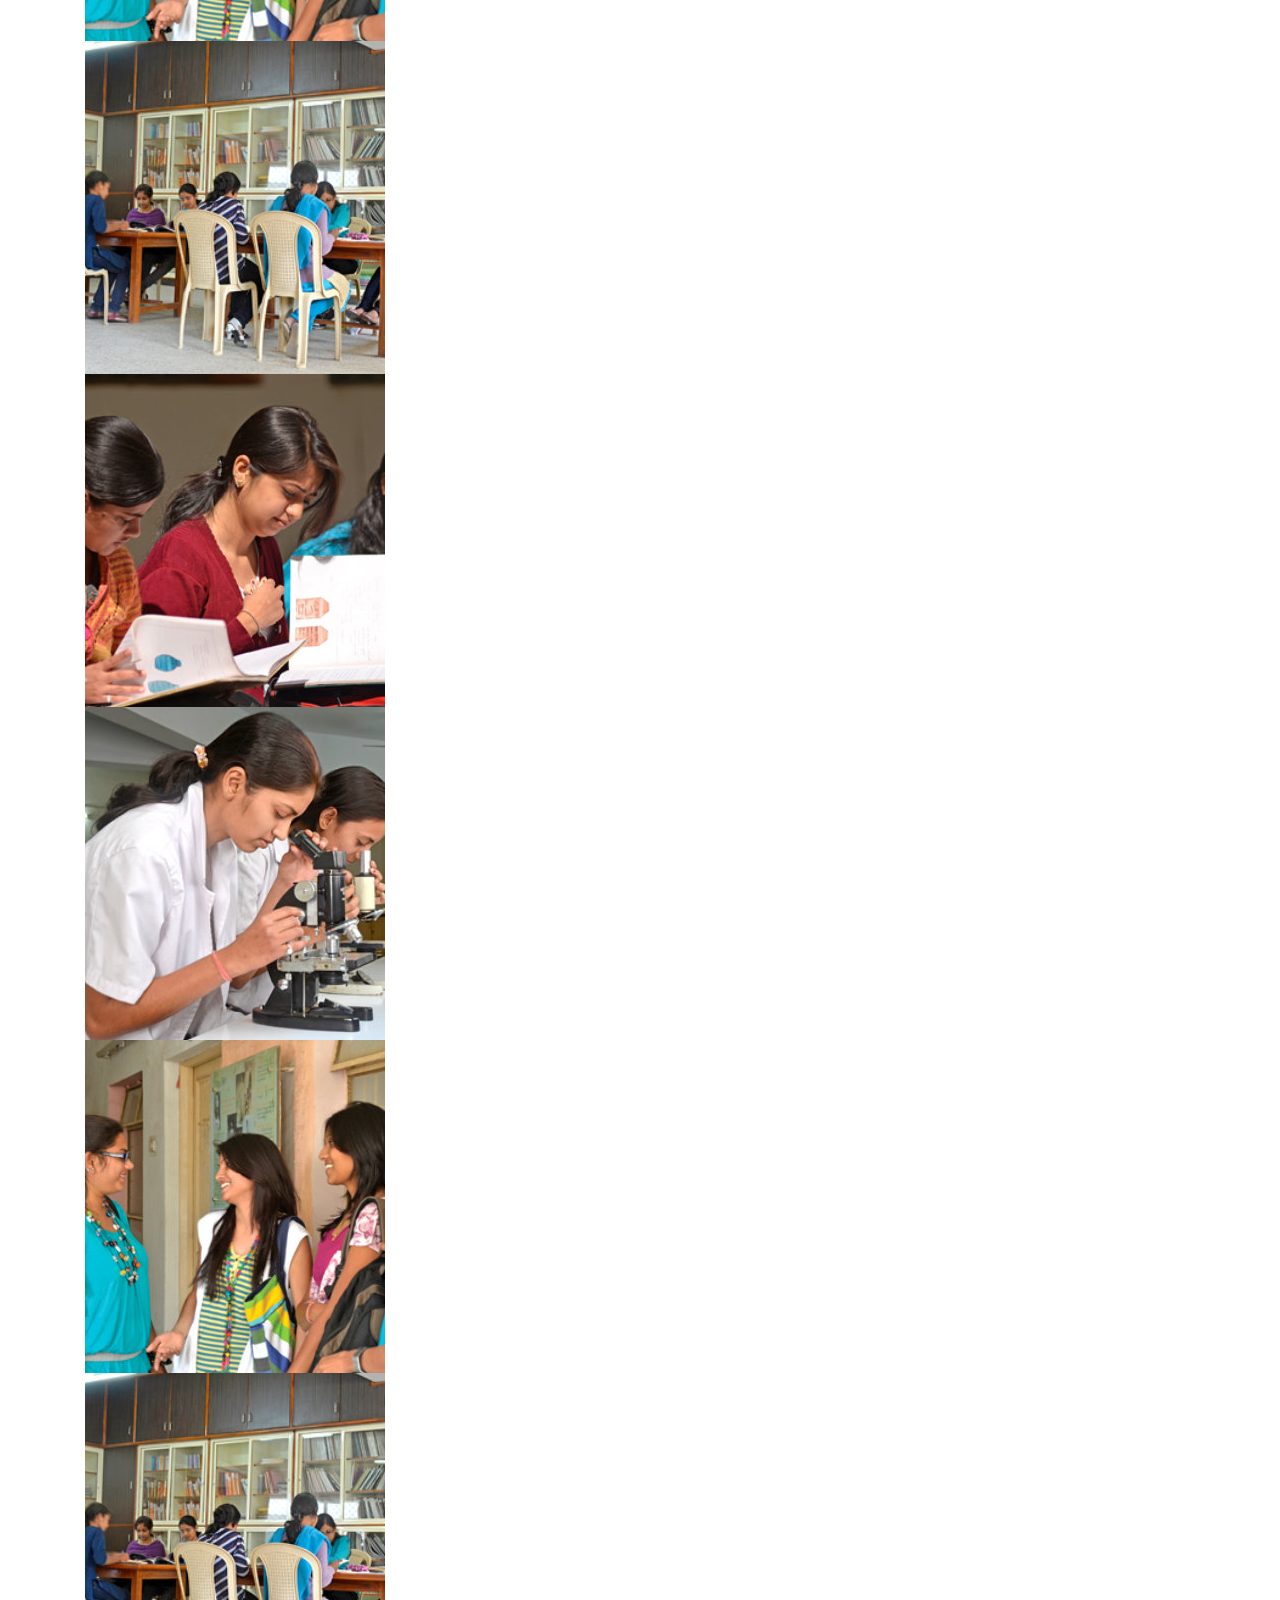
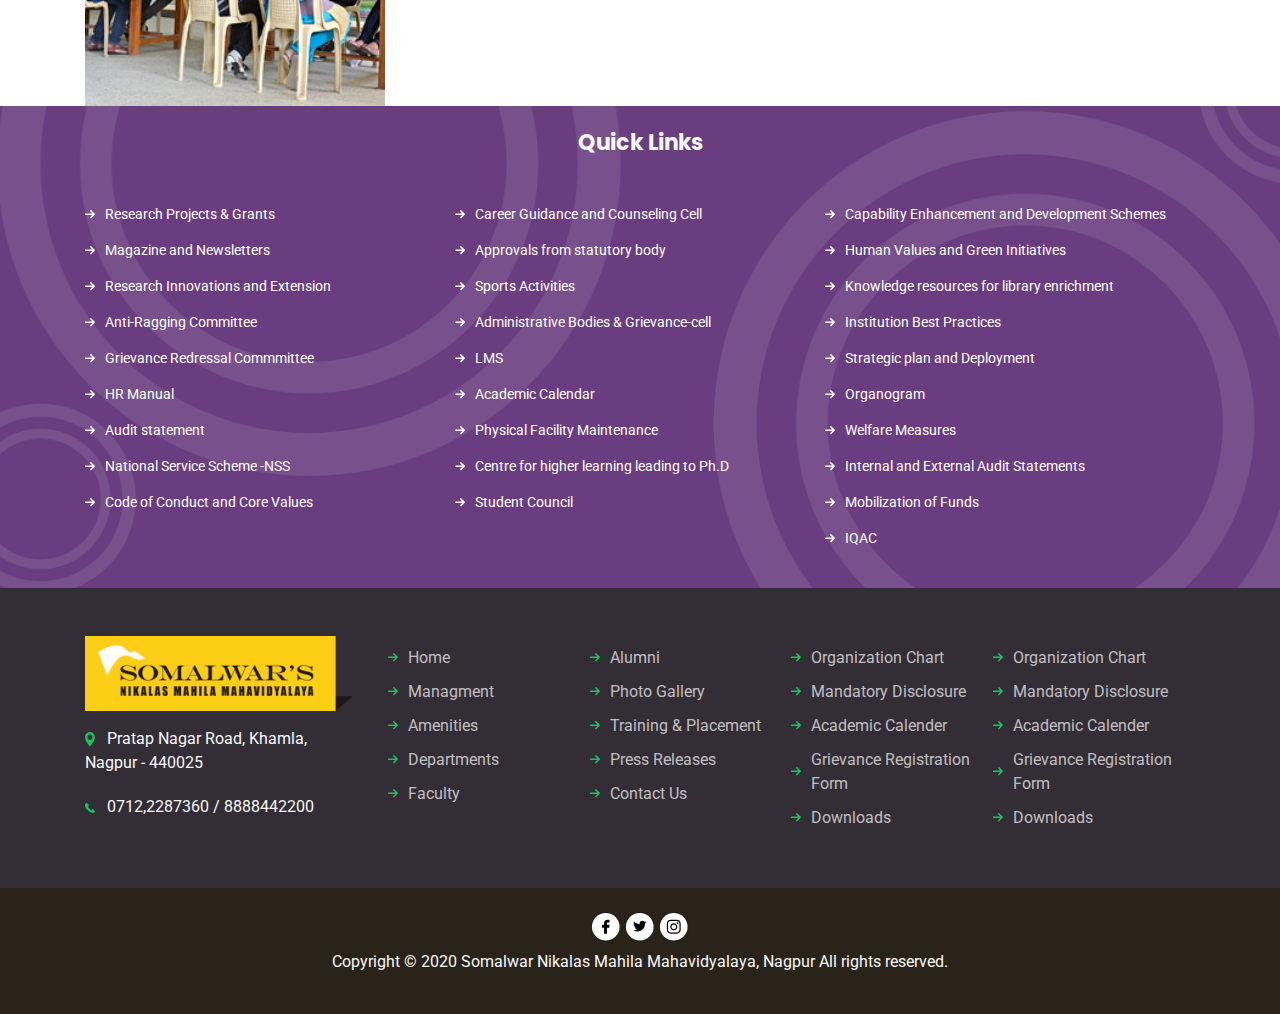
==== commit 4737bed3: "changes" ====
--- a/index.html
+++ b/index.html
@@ -20,7 +20,7 @@
   <link href="https://cdnjs.cloudflare.com/ajax/libs/slick-carousel/1.8.1/slick-theme.css" rel="stylesheet" />
 
   <link href="css/style.css" rel="stylesheet">
-  <link title="theme" rel="stylesheet" type="text/css" href="css/default.css" />
+  
 
 </head>
 
@@ -49,10 +49,11 @@
             Screen Reader Access </a></span>
     <span><a href="#"> <img src="images/icon-screen-reader-access.svg" width="15" alt=""> Screen Reader Access
         </a></span>
+        <!--
     <span> <a href="#" class="blue-css" id="default">&nbsp;</a> </span>
     <span> <a href="#" class="black-css" id="black">&nbsp;</a> </span>
     <span> <a href="#" class="orange-css" id="orange">&nbsp;</a> </span>
-    <span> <a href="#" class="green-css" id="green">&nbsp;</a> </span>
+    <span> <a href="#" class="green-css" id="green">&nbsp;</a> </span>-->
     <span class="textsize"><a href="">Text Size :</a>
         <a href="" class="decrease">A<sup>-</sup></a>
         <a href="" class="resetMe">A</a>
@@ -83,16 +84,30 @@
 
           </li>
 
-          <li class="nav-item">
-
-            <a class="nav-link" href="aboutus.html">ABOUT US</a>
-
+         
+
+          <li class="nav-item dropdown">
+            <a class="nav-link dropdown-toggle" href="#" id="navbarDropdown" role="button" data-toggle="dropdown" aria-haspopup="true" aria-expanded="false">
+              About Us
+            </a>
+            <div class="dropdown-menu" aria-labelledby="navbarDropdown">
+              <a class="dropdown-item" href="#">Action</a>
+              <a class="dropdown-item" href="#">Another action</a>
+              <div class="dropdown-divider"></div>
+              <a class="dropdown-item" href="#">Something else here</a>
+            </div>
           </li>
 
-          <li class="nav-item">
-
-            <a class="nav-link" href="#">COURSES</a>
-
+          <li class="nav-item dropdown">
+            <a class="nav-link dropdown-toggle" href="#" id="navbarDropdown" role="button" data-toggle="dropdown" aria-haspopup="true" aria-expanded="false">
+              Courses
+            </a>
+            <div class="dropdown-menu" aria-labelledby="navbarDropdown">
+              <a class="dropdown-item" href="#">Action</a>
+              <a class="dropdown-item" href="#">Another action</a>
+              <div class="dropdown-divider"></div>
+              <a class="dropdown-item" href="#">Something else here</a>
+            </div>
           </li>
 
           <li class="nav-item">
@@ -281,35 +296,65 @@
         </div>
       </div>
 
-      <div class="row pt-3">
-
-        <div class="col-12 col-md-6 py-3 py-md-0">
-
-          <div class="eventbox fashion-img text-white">
-            <div>
-              <h3> FASHION SPARK' 20</h3>
-              <p>XVI National Conference on Emerging Technology Trends in Textile Design & Project Competition</p>
-              <div class="showdate">23 August 2020</div>
-            </div>
-          </div>
-
-        </div>
-
-        <div class="col-12 col-md-6 py-3 py-md-0">
-
-          <div class="eventbox sports-img text-white">
-            <div>
-              <h3> SPORTS' 20</h3>
-              <p>Upcoming Annual Intercollege sports competition </p>
-              <div class="showdate">20th September 2020</div>
-            </div>
-          </div>
-
-        </div>
-
-
-
-      </div>
+     
+
+
+
+
+      <div class="row">
+
+        <div class="col-12">
+
+          <div class="eventbanner py-4">
+
+            <div class="eventbox sports-img text-white">
+              <div>
+                <h3> SPORTS' 20</h3>
+                <p>Upcoming Annual Intercollege sports competition </p>
+                <div class="showdate">20th September 2020</div>
+              </div>
+            </div>
+
+
+
+            <div class="eventbox fashion-img text-white">
+              <div>
+                <h3> FASHION SPARK' 20</h3>
+                <p>XVI National Conference on Emerging Technology Trends in Textile Design & Project Competition</p>
+                <div class="showdate">23 August 2020</div>
+              </div>
+            </div>
+
+
+            <div class="eventbox sports-img text-white">
+              <div>
+                <h3> SPORTS' 20</h3>
+                <p>Upcoming Annual Intercollege sports competition </p>
+                <div class="showdate">20th September 2020</div>
+              </div>
+            </div>
+
+
+
+            <div class="eventbox fashion-img text-white">
+              <div>
+                <h3> FASHION SPARK' 20</h3>
+                <p>XVI National Conference on Emerging Technology Trends in Textile Design & Project Competition</p>
+                <div class="showdate">23 August 2020</div>
+              </div>
+            </div>
+
+
+          </div>
+
+        </div>
+      </div>
+
+
+
+
+
+
 
     </div>
 
@@ -327,64 +372,107 @@
       </div>
 
 
-      <div class="row pt-3">
-
-        <div class="col-12 col-md-3 py-3 py-md-0 py-md-0 ">
-
-          <div class="boxcontent">
-            <div>
-              <div class="img-div">
-                <img src="images/nadc.png" alt="">
-              </div>
-              <p>National Skill Development Corporation</p>
-            </div>
-          </div>
-
-        </div>
-
-        <div class="col-12 col-md-3 py-3 py-md-0 bg-grey">
-
-          <div class="boxcontent">
-            <div>
-              <div class="img-div">
-                <img src="images/institute-interior-design.png" alt="">
-              </div>
-              <p class="pt-2">Institute of Indian <br>Interior Designers</p>
-            </div>
-          </div>
-        </div>
-
-
-        <div class="col-12 col-md-3 py-3 py-md-0 ">
-
-          <div class="boxcontent">
-            <div>
-              <div class="img-div">
-                <img src="images/nagpur-university.png" alt="">
-              </div>
-              <p>Rashtrasant Tukdoji Maharaj Nagpur University</p>
-            </div>
-          </div>
-
-        </div>
-
-
-
-        <div class="col-12 col-md-3 py-3 py-md-0 bg-grey">
-
-          <div class="boxcontent">
-            <div>
-              <div class="img-div">
-                <img src="images/govt-of-maharashtra.png" alt="">
-              </div>
-              <p>Approved by Govt. of Maharashtra.</p>
-            </div>
-          </div>
-
-        </div>
-
-
-      </div>
+    
+
+
+
+
+
+      <div class="row py-4">
+        <div class="col-12">
+
+          <div class="logos">
+
+
+            <div class="boxcontent">
+              <div>
+                <div class="img-div">
+                  <img src="images/nadc.png" class="mx-auto" alt="">
+                </div>
+                <p>National Skill Development Corporation</p>
+              </div>
+            </div>
+
+            <div class="boxcontent">
+              <div>
+                <div class="img-div">
+                  <img src="images/institute-interior-design.png" class="mx-auto" alt="">
+                </div>
+                <p class="pt-2">Institute of Indian <br>Interior Designers</p>
+              </div>
+            </div>
+
+
+            <div class="boxcontent">
+              <div>
+                <div class="img-div">
+                  <img src="images/nagpur-university.png" class="mx-auto" alt="">
+                </div>
+                <p>Rashtrasant Tukdoji Maharaj Nagpur University</p>
+              </div>
+            </div>
+
+
+            <div class="boxcontent">
+              <div>
+                <div class="img-div">
+                  <img src="images/govt-of-maharashtra.png" class="mx-auto" alt="">
+                </div>
+                <p>Approved by Govt. of Maharashtra.</p>
+              </div>
+            </div>
+
+
+            <div class="boxcontent">
+              <div>
+                <div class="img-div">
+                  <img src="images/nadc.png" class="mx-auto" alt="">
+                </div>
+                <p>National Skill Development Corporation</p>
+              </div>
+            </div>
+
+            <div class="boxcontent">
+              <div>
+                <div class="img-div">
+                  <img src="images/institute-interior-design.png" class="mx-auto" alt="">
+                </div>
+                <p class="pt-2">Institute of Indian <br>Interior Designers</p>
+              </div>
+            </div>
+
+
+            <div class="boxcontent">
+              <div>
+                <div class="img-div">
+                  <img src="images/nagpur-university.png" class="mx-auto" alt="">
+                </div>
+                <p>Rashtrasant Tukdoji Maharaj Nagpur University</p>
+              </div>
+            </div>
+
+
+            <div class="boxcontent">
+              <div>
+                <div class="img-div">
+                  <img src="images/govt-of-maharashtra.png" class="mx-auto" alt="">
+                </div>
+                <p>Approved by Govt. of Maharashtra.</p>
+              </div>
+            </div>
+
+
+
+          </div>
+
+        </div>
+      </div>
+
+
+
+
+
+
 
     </div>
 
@@ -393,8 +481,19 @@
 
     <!-- courses -->
 
-    <div class=" fashion-designer-bg">
-
+  <div class="bg-purple posrel ">
+
+    <div class="imgsabs">
+      <div class="fashion-designer-bg"> &nbsp  </div>
+      <div class="interior-designer-bg"> &nbsp  </div>
+      <div class="textile-designer-bg"> &nbsp  </div>
+    </div>
+
+
+
+
+
+    <div class="absdiv">
       <div class="container">
 
         <div class="row py-5">
@@ -451,6 +550,8 @@
 
         </div>
       </div>
+    </div>
+
 
     </div>
     <!-- end courses -->
--- a/css/style.css
+++ b/css/style.css
@@ -1 +1,894 @@
-style
+@import url("https://fonts.googleapis.com/css2?family=Montserrat:wght@700&family=Poppins&family=Roboto&display=swap");
+@import url("https://fonts.googleapis.com/css2?family=Michroma&display=swap");
+.bg-purple {
+  background: #6A3D80;
+}
+
+.bg-green {
+  background: #8EC069;
+}
+
+.bg-cyan {
+  background: #3BA58A;
+}
+
+.bg-grey {
+  background: #F6F6F6;
+}
+
+.bg-darkgrey {
+  background: #332E35;
+}
+
+.bg-black {
+  background: #2A231A;
+}
+
+.color-purple {
+  color: #6A3D80;
+}
+
+.color-green {
+  color: #8EC069;
+}
+
+.color-cyan {
+  color: #3BA58A;
+}
+
+.color-grey {
+  color: #F6F6F6;
+}
+
+h2 {
+  font-family: "Poppins", sans-serif;
+  font-size: 22px;
+  font-weight: bold;
+}
+
+h4 {
+  font-size: 20px;
+  font-family: "Poppins", sans-serif;
+}
+
+p {
+  font-family: "Roboto", sans-serif;
+  font-size: 16px;
+  font-weight: normal;
+}
+
+html, body {
+  padding: 0;
+  margin: 0;
+  font-family: "Roboto Condensed";
+  min-height: 100%;
+  width: 100%;
+  position: relative;
+  font-family: "Roboto", sans-serif;
+}
+
+.topstrip {
+  width: 100%;
+  min-height: 40px;
+  background: #6A3D80;
+  text-align: center;
+  color: #fff;
+  font-weight: normal;
+  font-size: .95em;
+  line-height: 40px;
+}
+
+.topstrip a {
+  color: #fff;
+  vertical-align: -webkit-baseline-middle;
+}
+
+.topstrip a:hover {
+  text-decoration: none;
+}
+
+.topstrip span {
+  margin: 0 10px;
+}
+
+.topstrip .colorbox, .topstrip .blue-css, .topstrip .black-css, .topstrip .orange-css, .topstrip .green-css {
+  border: 1px solid #fff;
+  width: 15px;
+  height: 15px;
+  display: inline-block;
+  vertical-align: -webkit-baseline-middle;
+}
+
+.topstrip .blue-css {
+  background: #6A3D80;
+}
+
+.topstrip .black-css {
+  background: #000;
+}
+
+.topstrip .orange-css {
+  background: #FF7800;
+}
+
+.topstrip .green-css {
+  background: #213967;
+}
+
+.topstrip .textsize a {
+  display: inline-block;
+  vertical-align: -webkit-baseline-middle;
+  padding: 0 5px;
+}
+
+@media (max-width: 640px) {
+  .topstrip {
+    display: none;
+  }
+}
+
+@media (max-width: 360px) {
+  .navbar-brand img {
+    width: 150px;
+  }
+}
+
+.main-nav .navbar-nav .nav-item .nav-link {
+  font-family: "Montserrat", sans-serif;
+  font-size: 16px;
+  padding: 0 10px;
+}
+
+@media (max-width: 360px) {
+  .main-nav .navbar-nav .nav-item .nav-link {
+    padding: 10px 0;
+    border-bottom: 1px solid rgba(42, 35, 26, 0.1);
+    font-size: 14px;
+  }
+}
+
+@media (max-width: 768px) {
+  .main-nav .navbar-nav .nav-item .nav-link {
+    padding: 10px 0;
+    border-bottom: 1px solid rgba(42, 35, 26, 0.1);
+    font-size: 14px;
+  }
+}
+
+@media (max-width: 1024px) {
+  .main-nav .navbar-nav .nav-item .nav-link {
+    padding: 0 5px;
+    font-size: 12px;
+  }
+}
+
+.main-nav .social-icons a {
+  display: inline-block;
+  padding: 0 10px;
+}
+
+@media (max-width: 768px) {
+  .main-nav .social-icons a {
+    padding-top: 10px;
+  }
+}
+
+@media (max-width: 1024px) {
+  .main-nav .social-icons a {
+    padding: 10px 5px;
+  }
+}
+
+.imgsbanner {
+  display: block;
+  position: relative;
+  height: 526px;
+  width: 100%;
+  overflow: hidden;
+}
+
+.imgsbanner > div > span {
+  position: absolute;
+  z-index: 5;
+  display: inline-block;
+  color: #fff;
+}
+
+.imgsbanner > div > span h2 {
+  font-family: "Montserrat", sans-serif;
+  font-size: 40px;
+}
+
+@media (max-width: 768px) {
+  .imgsbanner > div > span h2 {
+    font-size: 20px;
+  }
+}
+
+.imgsbanner > div > span h3 {
+  font-family: "Poppins", sans-serif;
+  font-weight: normal;
+  font-size: 29px;
+}
+
+@media (max-width: 768px) {
+  .imgsbanner > div > span h3 {
+    font-size: 16px;
+  }
+}
+
+.banner1 {
+  background: url("../images/header-bg.jpg") no-repeat center center;
+  background-size: cover;
+  height: 526px;
+  width: 100%;
+  display: block;
+  margin: 0;
+  padding: 0;
+  position: absolute;
+  z-index: 1;
+}
+
+.banner1 img {
+  margin-bottom: 0;
+  padding: 0;
+  position: absolute;
+  left: 0;
+  bottom: 0;
+  z-index: 2;
+}
+
+.banner1 > span {
+  left: 40%;
+  top: 30%;
+}
+
+@media (max-width: 768px) {
+  .banner1 > span {
+    left: 10%;
+    top: 5%;
+  }
+}
+
+.banner2 {
+  background: url("../images/interior-bg.jpg") no-repeat center center;
+  background-size: cover;
+  height: 526px;
+  width: 100%;
+  display: block;
+  margin: 0;
+  padding: 0;
+  position: absolute;
+  z-index: 2;
+}
+
+.banner2 img {
+  margin-bottom: 0;
+  padding: 0;
+  position: absolute;
+  right: 0;
+  bottom: 0;
+  z-index: 2;
+}
+
+.banner2 > span {
+  left: 10%;
+  top: 30%;
+}
+
+@media (max-width: 768px) {
+  .banner2 > span {
+    left: 10%;
+    top: 5%;
+  }
+}
+
+.banner3 {
+  background: url("../images/cosmetics-bg.jpg") no-repeat center center;
+  background-size: cover;
+  height: 526px;
+  width: 100%;
+  display: block;
+  margin: 0;
+  padding: 0;
+  position: absolute;
+  z-index: 3;
+}
+
+.banner3 img {
+  margin-bottom: 0;
+  padding: 0;
+  position: absolute;
+  left: 0;
+  bottom: 0;
+  z-index: 2;
+}
+
+.banner3 > span {
+  left: 40%;
+  top: 30%;
+}
+
+@media (max-width: 768px) {
+  .banner3 > span {
+    left: 10%;
+    top: 5%;
+  }
+}
+
+.banner4 {
+  background: url("../images/textile-bg.jpg") no-repeat center center;
+  background-size: cover;
+  height: 526px;
+  width: 100%;
+  display: block;
+  margin: 0;
+  padding: 0;
+  position: absolute;
+  z-index: 4;
+}
+
+.banner4 img {
+  margin-bottom: 0;
+  padding: 0;
+  position: absolute;
+  right: 0;
+  bottom: 0;
+  z-index: 2;
+}
+
+.banner4 > span {
+  left: 10%;
+  top: 30%;
+}
+
+@media (max-width: 768px) {
+  .banner4 > span {
+    left: 10%;
+    top: 5%;
+  }
+}
+
+.news-strip {
+  border-bottom: 1px solid rgba(42, 35, 26, 0.1);
+}
+
+.news-heading {
+  background: url("../images/news-strip.svg") no-repeat left center;
+  min-height: 49px;
+  color: #fff;
+  font-family: "Roboto", sans-serif;
+  font-weight: bold;
+  line-height: 49px;
+  padding-left: 50px;
+  width: 400px;
+  display: inline-block;
+}
+
+.mar {
+  margin: 0;
+  padding: 0;
+}
+
+.marquee {
+  width: calc(100vw - 450px);
+  display: inline-block;
+}
+
+@media (max-width: 768px) {
+  .marquee {
+    width: 100%;
+    display: block;
+  }
+}
+
+.marquee a {
+  background: url("../images/icon-news-bullet.svg") no-repeat left center;
+  background-size: 17px 17px;
+  padding-left: 25px;
+  margin-right: 20px;
+  color: #2A231A;
+  font-family: "Roboto", sans-serif;
+  font-weight: normal;
+  display: inline-block;
+  padding-top: 0px;
+  margin-top: 5px;
+}
+
+.featured-box {
+  border-radius: 10px;
+  -webkit-box-shadow: 0px 20px 15px rgba(42, 35, 26, 0.2);
+          box-shadow: 0px 20px 15px rgba(42, 35, 26, 0.2);
+  padding: 0 20px 20px 20px;
+}
+
+.featured-box a {
+  position: absolute;
+  display: block;
+  top: calc(100% -20px);
+  left: calc(50% - 15px);
+}
+
+.fashion-img {
+  background: url("../images/fashion-show-img.jpg") no-repeat center center;
+  background-size: cover;
+}
+
+.sports-img {
+  background: url("../images/sports-ig.jpg") no-repeat center center;
+  background-size: cover;
+}
+
+.eventbox {
+  text-align: center;
+  min-height: 239px;
+  display: -ms-grid;
+  display: grid;
+  -ms-grid-columns: 1fr;
+      grid-template-columns: 1fr;
+  padding: 0 20px;
+  border-radius: 10px;
+  margin: 0 15px;
+}
+
+.eventbox h3 {
+  font-family: "Michroma", sans-serif;
+}
+
+.eventbox > div {
+  padding-top: 60px;
+}
+
+.eventbox .showdate {
+  border-radius: 10px;
+  border: 1px solid #fff;
+  display: inline-block;
+  padding: 5px 20px;
+}
+
+.boxcontent {
+  min-height: 250px;
+  display: -ms-grid;
+  display: grid;
+  -ms-grid-columns: 1fr;
+      grid-template-columns: 1fr;
+  text-align: center !important;
+}
+
+.boxcontent > div {
+  padding-top: 25px;
+  -ms-flex-item-align: center;
+      -ms-grid-row-align: center;
+      align-self: center;
+}
+
+.boxcontent > div .img-div {
+  min-height: 87px;
+}
+
+.boxcontent:nth-child(even) {
+  background: #F6F6F6;
+}
+
+.imgsabs {
+  position: absolute;
+  width: 100%;
+  left: 0;
+  top: 0;
+  z-index: 1;
+  min-height: 600px;
+}
+
+.imgsabs > div {
+  width: 100%;
+  min-height: 600px;
+  background-repeat: no-repeat;
+  background-position: right bottom;
+}
+
+@media (max-width: 768px) {
+  .imgsabs {
+    background: #6A3D80;
+  }
+}
+
+.fashion-designer-bg {
+  background: url("../images/fashion-designers.webp");
+  position: absolute;
+  z-index: 1;
+}
+
+.interior-designer-bg {
+  background: url("../images/img2.webp");
+  position: absolute;
+  z-index: 1;
+}
+
+.textile-designer-bg {
+  background: url("../images/img3.webp");
+  position: absolute;
+  z-index: 1;
+}
+
+.posrel {
+  position: relative;
+  width: 100%;
+  height: 600px;
+}
+
+.absdiv {
+  position: absolute;
+  z-index: 2;
+  width: 100%;
+  left: 0;
+  top: 0;
+}
+
+.more-details {
+  color: #fff;
+  display: inline-block;
+  background: url("../images/right-arrow.svg") no-repeat right center;
+  background-size: 15px 15px;
+  padding-right: 30px;
+  text-decoration: none;
+}
+
+.tabbedpanel .nav-item {
+  background: #fff;
+}
+
+.tabbedpanel .nav-link {
+  font-family: "Poppins", sans-serif;
+  color: #3BA58A;
+  background: #fff;
+  padding: 10px 15px;
+  text-align: center;
+  border-right: 1px solid rgba(42, 35, 26, 0.1);
+  border-top: 1px solid rgba(42, 35, 26, 0.1);
+  border-bottom: 1px solid rgba(42, 35, 26, 0.1);
+  margin: 0;
+  border-radius: 0;
+}
+
+.tabbedpanel .nav-link:nth-child(1) {
+  border-left: 1px solid rgba(42, 35, 26, 0.1);
+}
+
+.tabbedpanel .active {
+  background: #3BA58A !important;
+  border: 0;
+  border-radius: 0;
+  color: #fff !important;
+}
+
+.read-more-button {
+  border-radius: 20px;
+  color: #3BA58A;
+  font-family: "Poppins", sans-serif;
+  background: #fff url("../images/cyan-arrow.svg") no-repeat calc(100% - 15px) center;
+  background-size: 15px;
+  padding: 10px 35px 10px 20px;
+  display: inline-block;
+  text-decoration: none;
+  -webkit-box-shadow: 0 0 10px rgba(42, 35, 26, 0.2);
+          box-shadow: 0 0 10px rgba(42, 35, 26, 0.2);
+}
+
+.features-grid {
+  display: -ms-grid;
+  display: grid;
+  -ms-grid-columns: 1fr;
+      grid-template-columns: 1fr;
+  -ms-grid-rows: 130px;
+      grid-template-rows: 130px;
+  border-top: 1px solid rgba(42, 35, 26, 0.2);
+  border-left: 1px solid rgba(42, 35, 26, 0.2);
+  border-right: 1px solid rgba(42, 35, 26, 0.2);
+}
+
+.features-grid > div {
+  display: -ms-grid;
+  display: grid;
+  -ms-grid-columns: 1fr 1fr;
+      grid-template-columns: 1fr 1fr;
+  border-bottom: 1px solid rgba(42, 35, 26, 0.2);
+  overflow-y: hidden;
+}
+
+@media (max-width: 768px) {
+  .features-grid > div {
+    -ms-grid-columns: 1fr;
+        grid-template-columns: 1fr;
+  }
+}
+
+.textcontainer {
+  display: block;
+  position: relative;
+  width: 100%;
+  height: 130px;
+}
+
+.textcontainer h3 {
+  padding: 50px 0 0 20px;
+  font-family: "Poppins", sans-serif;
+  color: #fff;
+  font-size: 18px;
+}
+
+.light-cyan {
+  background-color: rgba(59, 165, 138, 0.8);
+}
+
+.light-purple {
+  background-color: rgba(106, 61, 128, 0.8);
+}
+
+.light-green {
+  background-color: rgba(142, 192, 105, 0.8);
+}
+
+.academic-bg {
+  background: url("../images/img-cademic.jpg") no-repeat center center;
+  background-size: cover;
+}
+
+.skill-bg {
+  background: url("../images/img-skill-building.jpg") no-repeat center center;
+  background-size: cover;
+}
+
+.research-bg {
+  background: url("../images/img-applied-research.jpg") no-repeat center center;
+  background-size: cover;
+}
+
+.career-bg {
+  background: url("../images/img-career-planning.jpg") no-repeat center center;
+  background-size: cover;
+}
+
+.bg-circles {
+  background: url("../images/circles-bg.webp") no-repeat center center;
+  background-size: cover;
+}
+
+.campuslifegrid {
+  display: -ms-grid;
+  display: grid;
+  -ms-grid-columns: 1fr 1fr 1fr 1fr;
+      grid-template-columns: 1fr 1fr 1fr 1fr;
+  border: 5px solid #fff;
+}
+
+@media (max-width: 360px) {
+  .campuslifegrid {
+    -ms-grid-columns: 1fr;
+        grid-template-columns: 1fr;
+  }
+}
+
+@media (max-width: 768px) {
+  .campuslifegrid {
+    -ms-grid-columns: 1fr;
+        grid-template-columns: 1fr;
+  }
+}
+
+.campuslifegrid > div {
+  min-height: 420px;
+  display: -ms-grid;
+  display: grid;
+}
+
+.campuslifegrid > div > div {
+  -ms-flex-item-align: end;
+      align-self: flex-end;
+  -ms-grid-column-align: center;
+      justify-self: center;
+  text-align: center;
+  padding-bottom: 20px;
+  color: #fff;
+}
+
+.campuslifegrid > div > div img {
+  margin-bottom: 10px;
+}
+
+.computerlab {
+  background: url("../images/computer-lab.jpg") no-repeat center center;
+  background-size: cover;
+}
+
+.libraryfacility {
+  background: url("../images/library.jpg") no-repeat center center;
+  background-size: cover;
+}
+
+.curricularactivities {
+  background: url("../images/activities.jpg") no-repeat center center;
+  background-size: cover;
+}
+
+.spaciouscampus {
+  background: url("../images/campus.jpg") no-repeat center center;
+  background-size: cover;
+}
+
+/* Simple Slider */
+.white-back {
+  -webkit-box-shadow: 0 2px 5px rgba(0, 0, 0, 0.2);
+          box-shadow: 0 2px 5px rgba(0, 0, 0, 0.2);
+  background: #fff;
+}
+
+.simple blockquote p {
+  border-top: 1px solid #ccc;
+  border-bottom: 1px solid #ccc;
+  color: #1e528e;
+  padding: 25px;
+  font-size: 1.25em;
+  font-style: italic;
+  text-align: center;
+}
+
+.simple cite {
+  font-size: 1em;
+  float: right;
+  font-style: normal;
+  color: #1e528e;
+}
+
+.simple cite a {
+  color: #2d91c2;
+  font-style: italic;
+  text-decoration: none;
+  font-size: .85em;
+}
+
+.simple cite a:hover {
+  color: #00B4CC;
+}
+
+/* A custom cursor to let folks know they can drag things */
+.simple blockquote p, .bubble blockquote {
+  cursor: url([data-uri]), auto;
+}
+
+/* Bubble Slider */
+.bubble {
+  background: rgba(246, 246, 246, 0.9);
+  border-radius: 10px;
+  width: 100%;
+}
+
+.quotesbg {
+  background: url("../images/quotes.webp") no-repeat center center;
+  min-height: 380px;
+  display: -ms-grid;
+  display: grid;
+  -ms-grid-columns: 1fr;
+      grid-template-columns: 1fr;
+}
+
+.quotesbg img {
+  -webkit-clip-path: polygon(50% 0%, 90% 20%, 100% 60%, 75% 100%, 25% 100%, 0% 60%, 10% 20%);
+          clip-path: polygon(50% 0%, 90% 20%, 100% 60%, 75% 100%, 25% 100%, 0% 60%, 10% 20%);
+}
+
+.quotesbg > div {
+  -ms-grid-column-align: center;
+      justify-self: center;
+  -ms-grid-row-align: center;
+      align-self: center;
+  display: -ms-grid;
+  display: grid;
+  -ms-grid-columns: 300px 300px;
+      grid-template-columns: 300px 300px;
+}
+
+@media (max-width: 768px) {
+  .quotesbg > div {
+    -ms-grid-columns: 300px;
+        grid-template-columns: 300px;
+    grid-gap: 20px;
+    text-align: center;
+  }
+}
+
+.testimonials-nav .nav-link {
+  background: #3BA58A;
+  color: #fff;
+  margin: 0 20px;
+  width: 200px;
+  text-align: center;
+}
+
+.testimonials-nav .active {
+  background: #fff !important;
+  color: #2A231A !important;
+  border: 1px solid rgba(42, 35, 26, 0.2);
+}
+
+.quicklinksgrid {
+  display: -ms-grid;
+  display: grid;
+  -ms-grid-columns: 1fr 1fr 1fr;
+      grid-template-columns: 1fr 1fr 1fr;
+}
+
+@media (max-width: 768px) {
+  .quicklinksgrid {
+    -ms-grid-columns: 1fr;
+        grid-template-columns: 1fr;
+  }
+}
+
+.quicklinksgrid > div a {
+  display: block;
+  font-size: 14px;
+  color: #fff;
+  text-decoration: none;
+  margin: 15px 0;
+  background: url("../images/left-arrow.svg") no-repeat left center;
+  background-size: 10px;
+  padding-left: 20px;
+}
+
+.footergrid {
+  display: -ms-grid;
+  display: grid;
+  -ms-grid-columns: 1.5fr 1fr 1fr 1fr 1fr;
+      grid-template-columns: 1.5fr 1fr 1fr 1fr 1fr;
+}
+
+@media (max-width: 768px) {
+  .footergrid {
+    -ms-grid-columns: 1fr;
+        grid-template-columns: 1fr;
+  }
+}
+
+.greenarrowbullet a {
+  display: block;
+  margin: 10px 0;
+  background: url("../images/green-arrow.svg") no-repeat center left;
+  background-size: 10px;
+  padding-left: 20px;
+  color: rgba(255, 255, 255, 0.7);
+}
+
+.internal-links {
+  padding-left: 20px;
+}
+
+.internal-links a {
+  display: block;
+  font-size: 14px;
+  color: #fff;
+  text-decoration: none;
+  margin: 15px 0;
+  background: url("../images/left-arrow.svg") no-repeat left center;
+  background-size: 10px;
+  padding-left: 20px;
+}
+
+.inner-grid {
+  display: -ms-grid;
+  display: grid;
+  -ms-grid-columns: 1.2fr 3fr;
+      grid-template-columns: 1.2fr 3fr;
+}
+
+@media (max-width: 768px) {
+  .inner-grid {
+    -ms-grid-columns: 1fr;
+        grid-template-columns: 1fr;
+  }
+}
+
+.logos .boxcontent {
+  margin: 0 20px;
+  text-align: center;
+}
+/*# sourceMappingURL=style.css.map */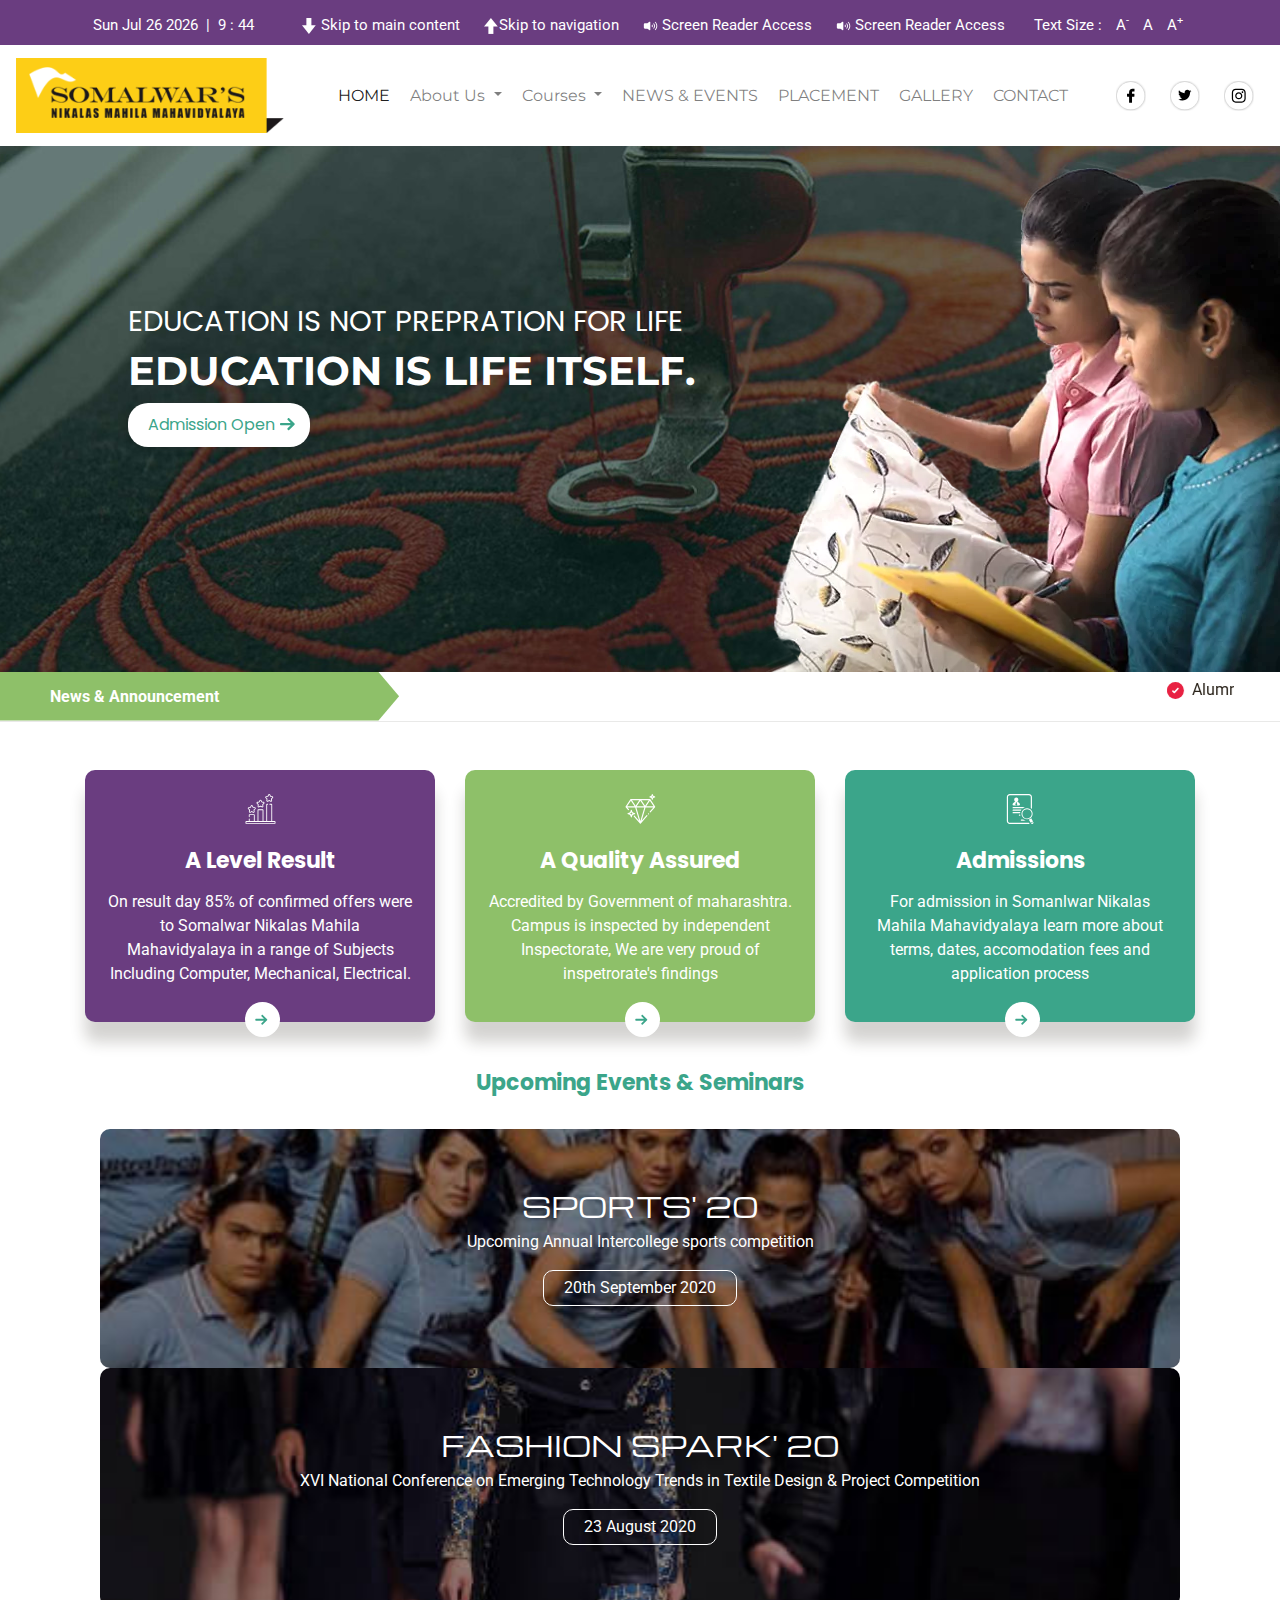
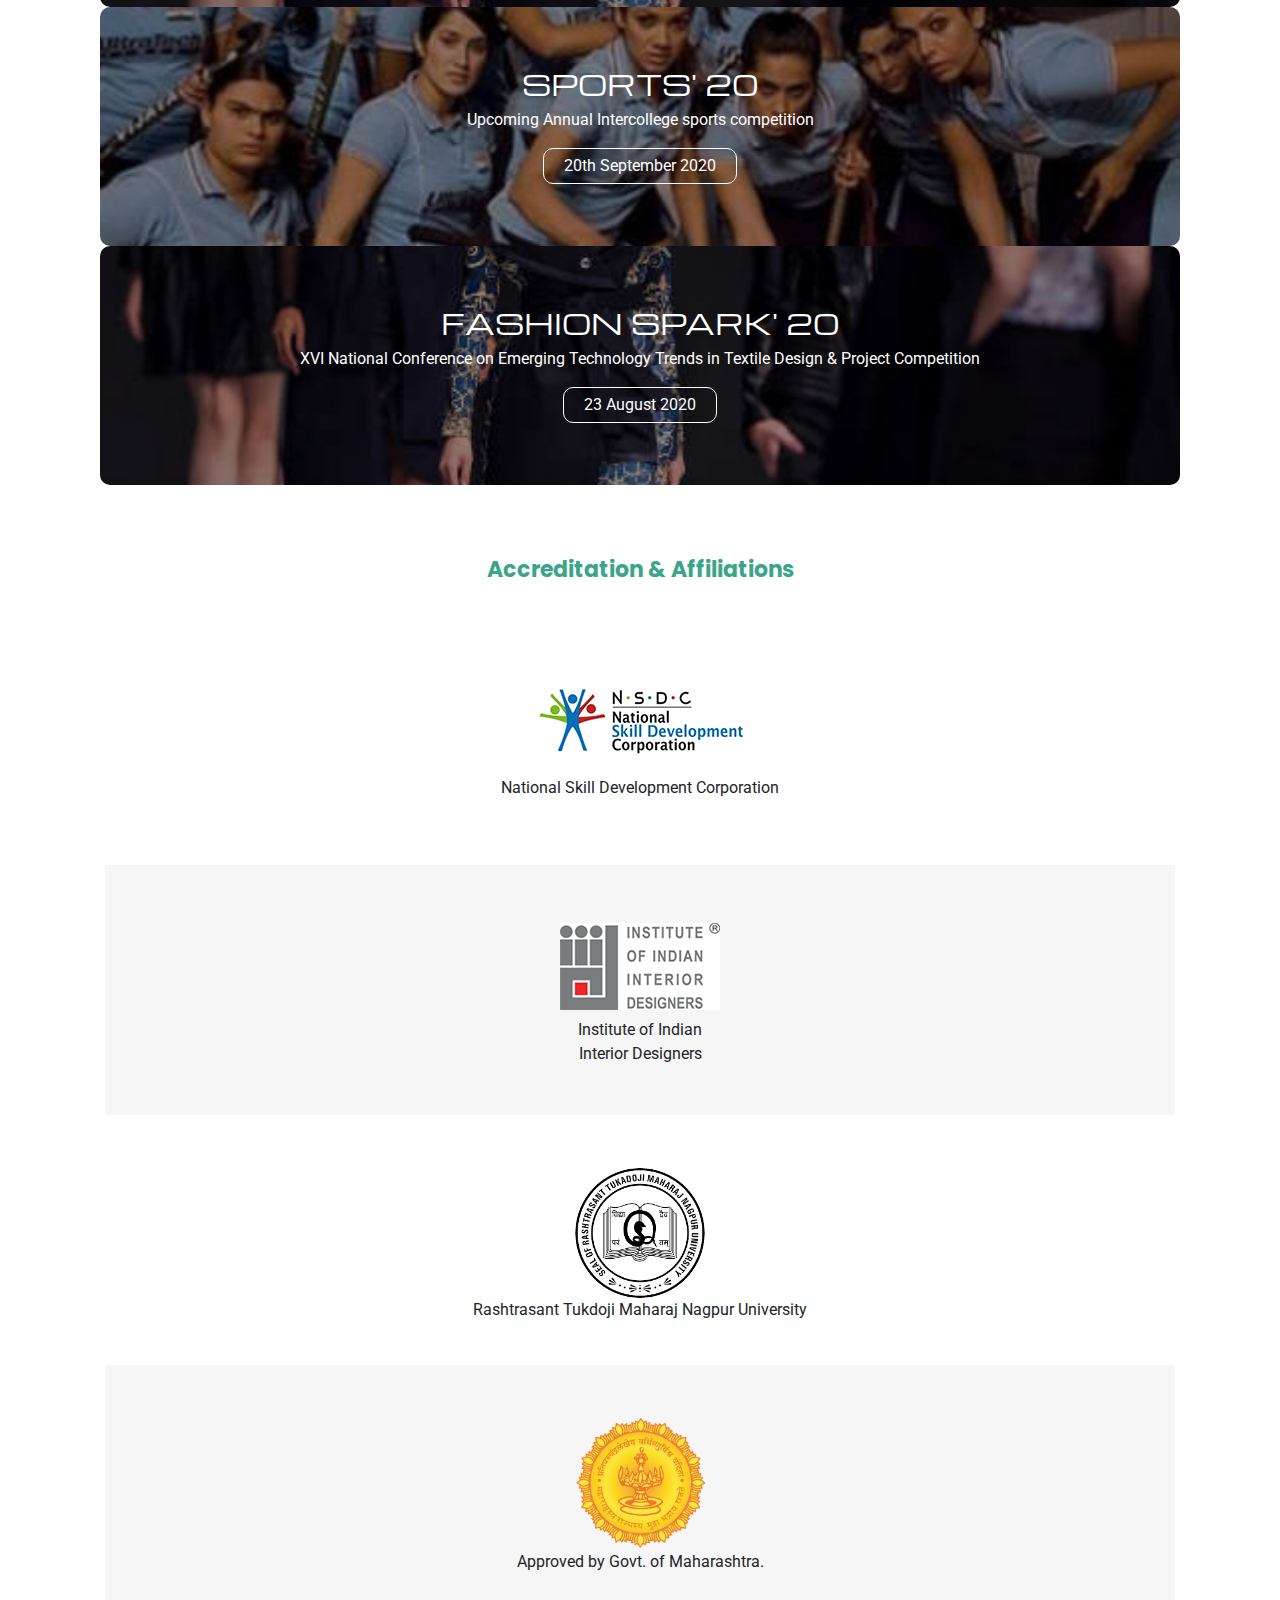
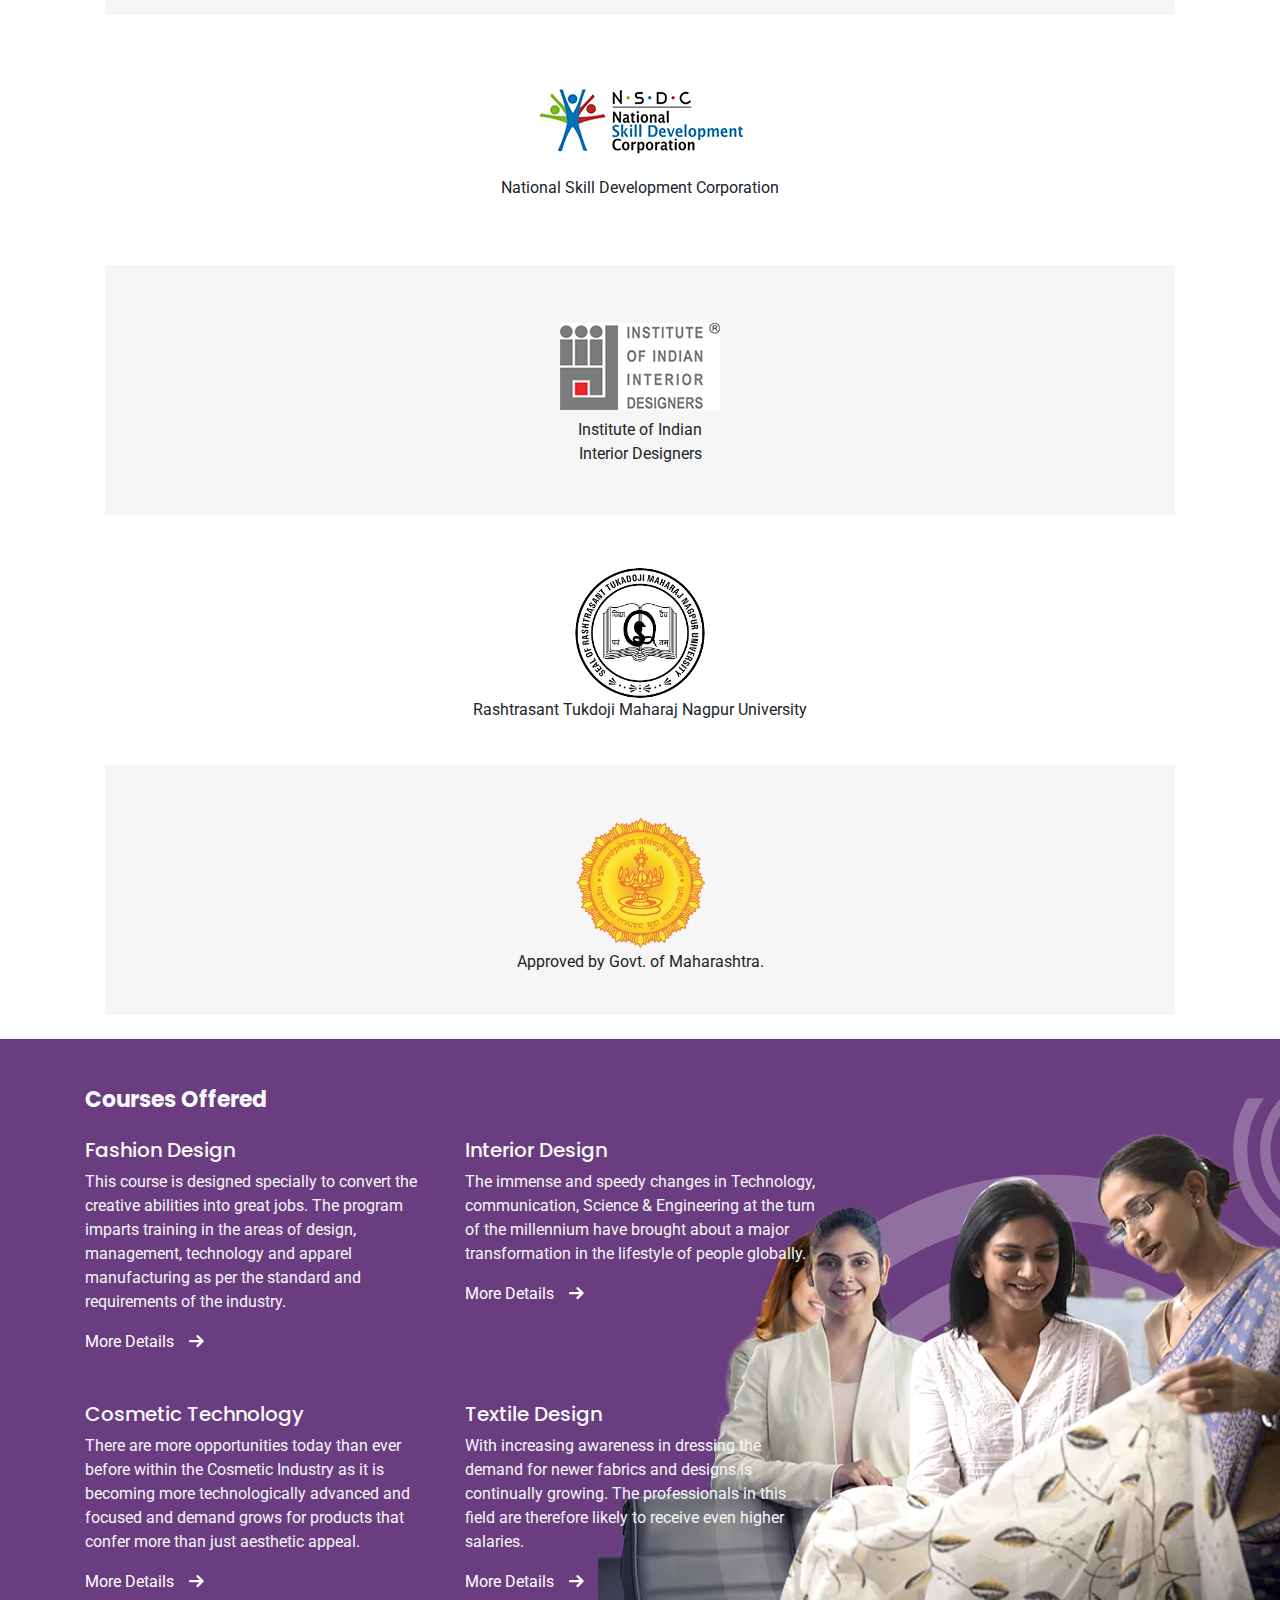
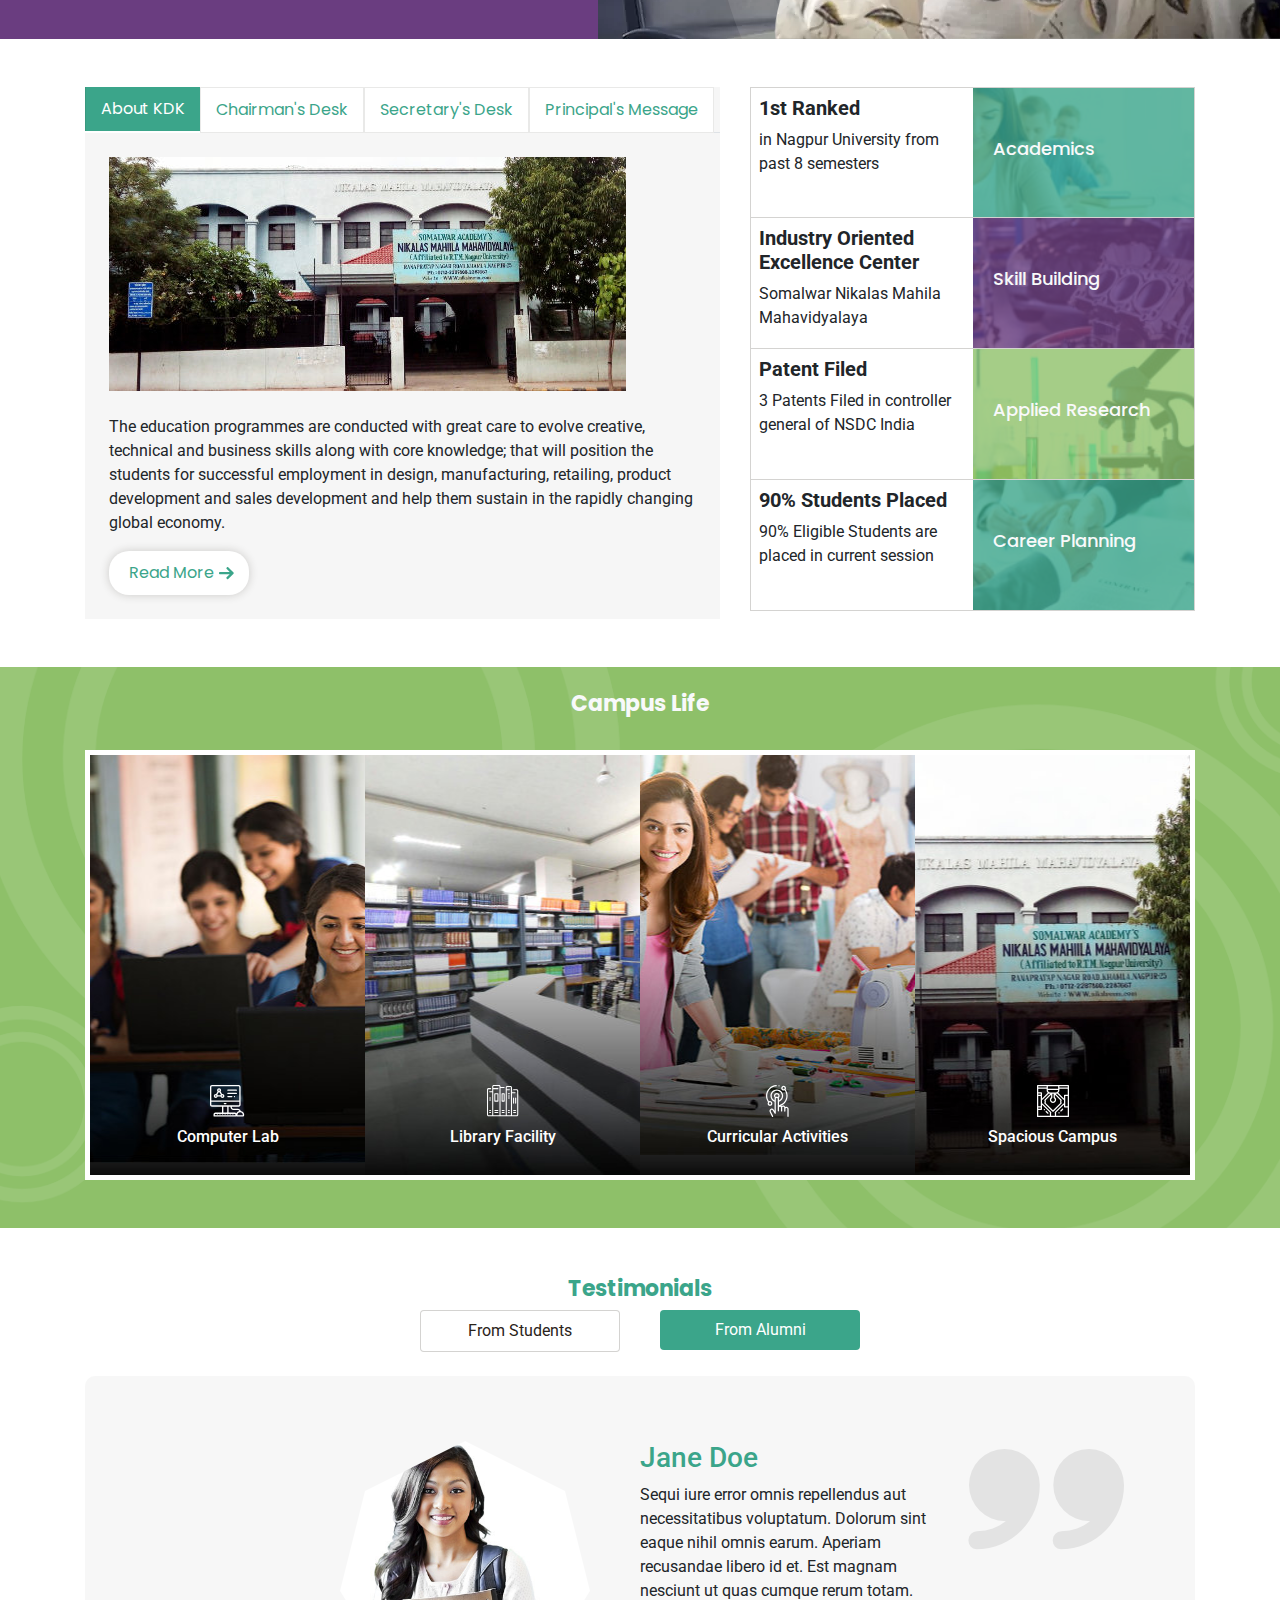
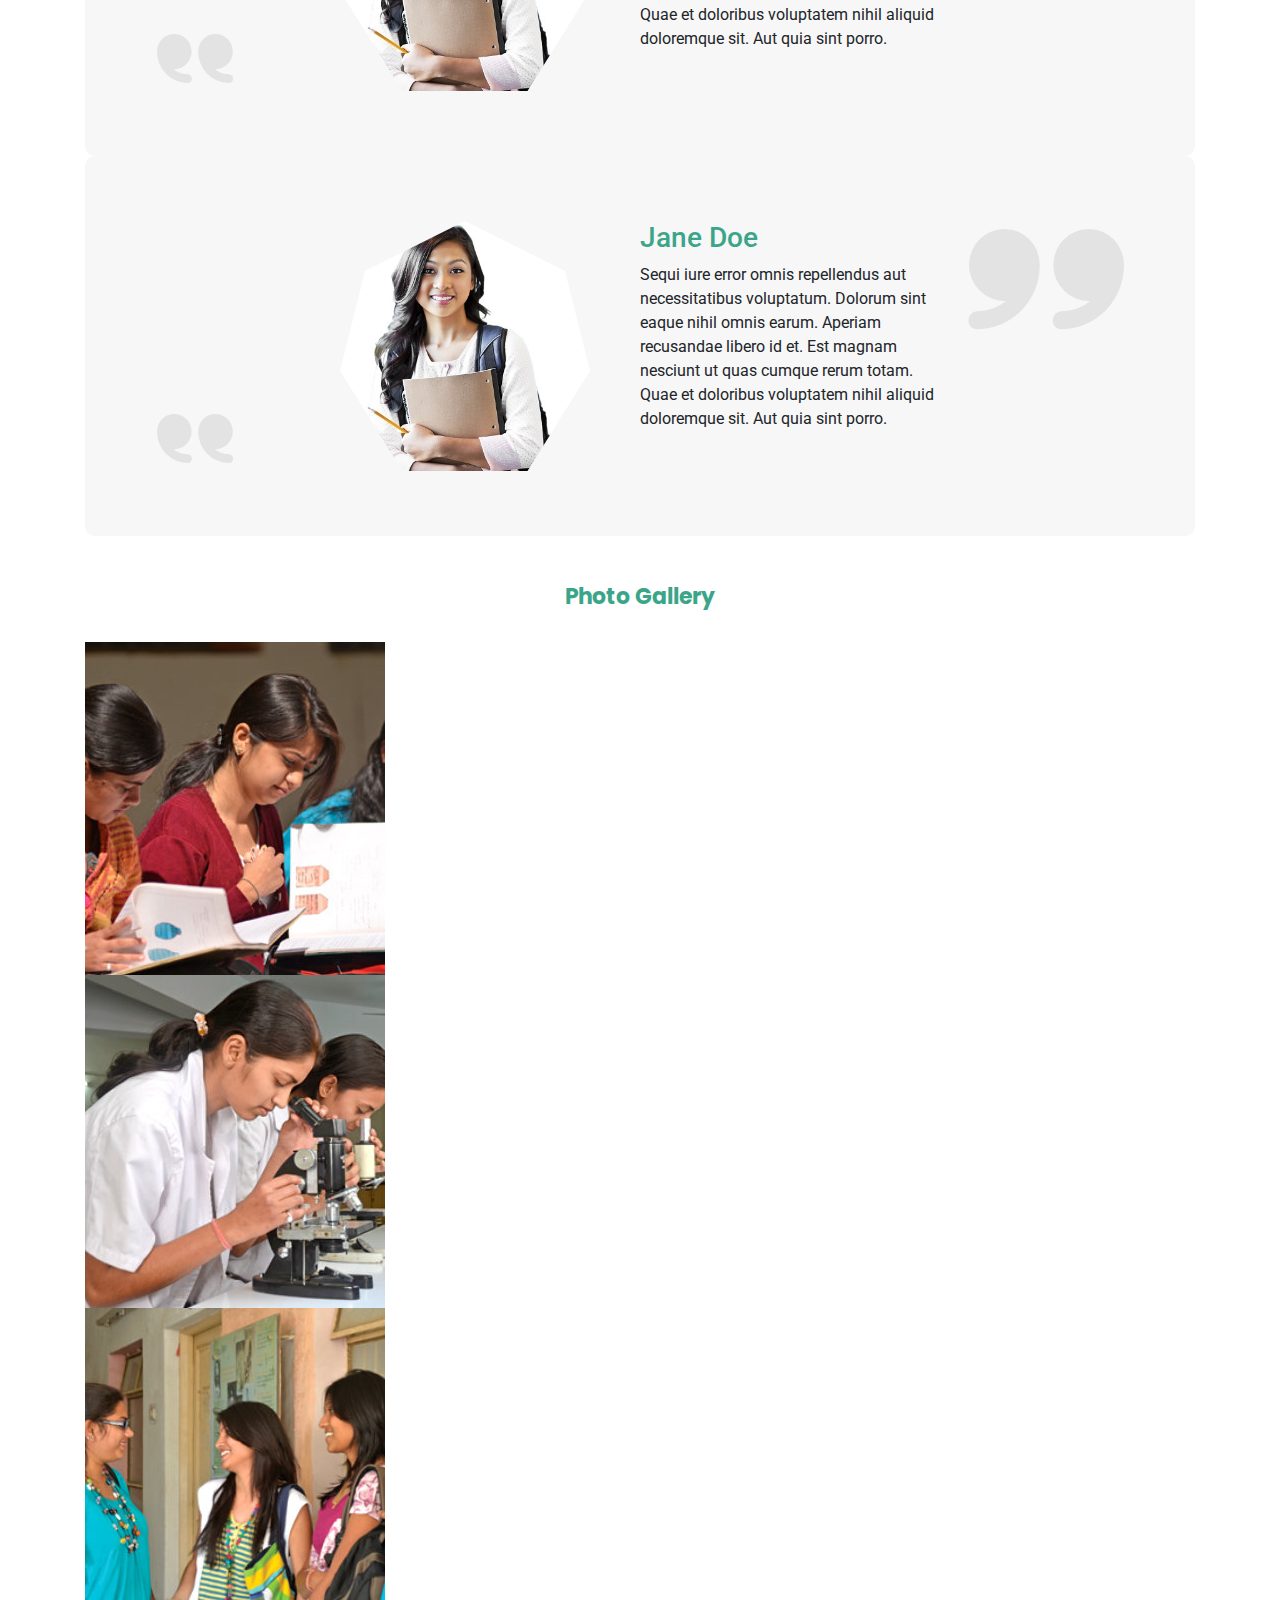
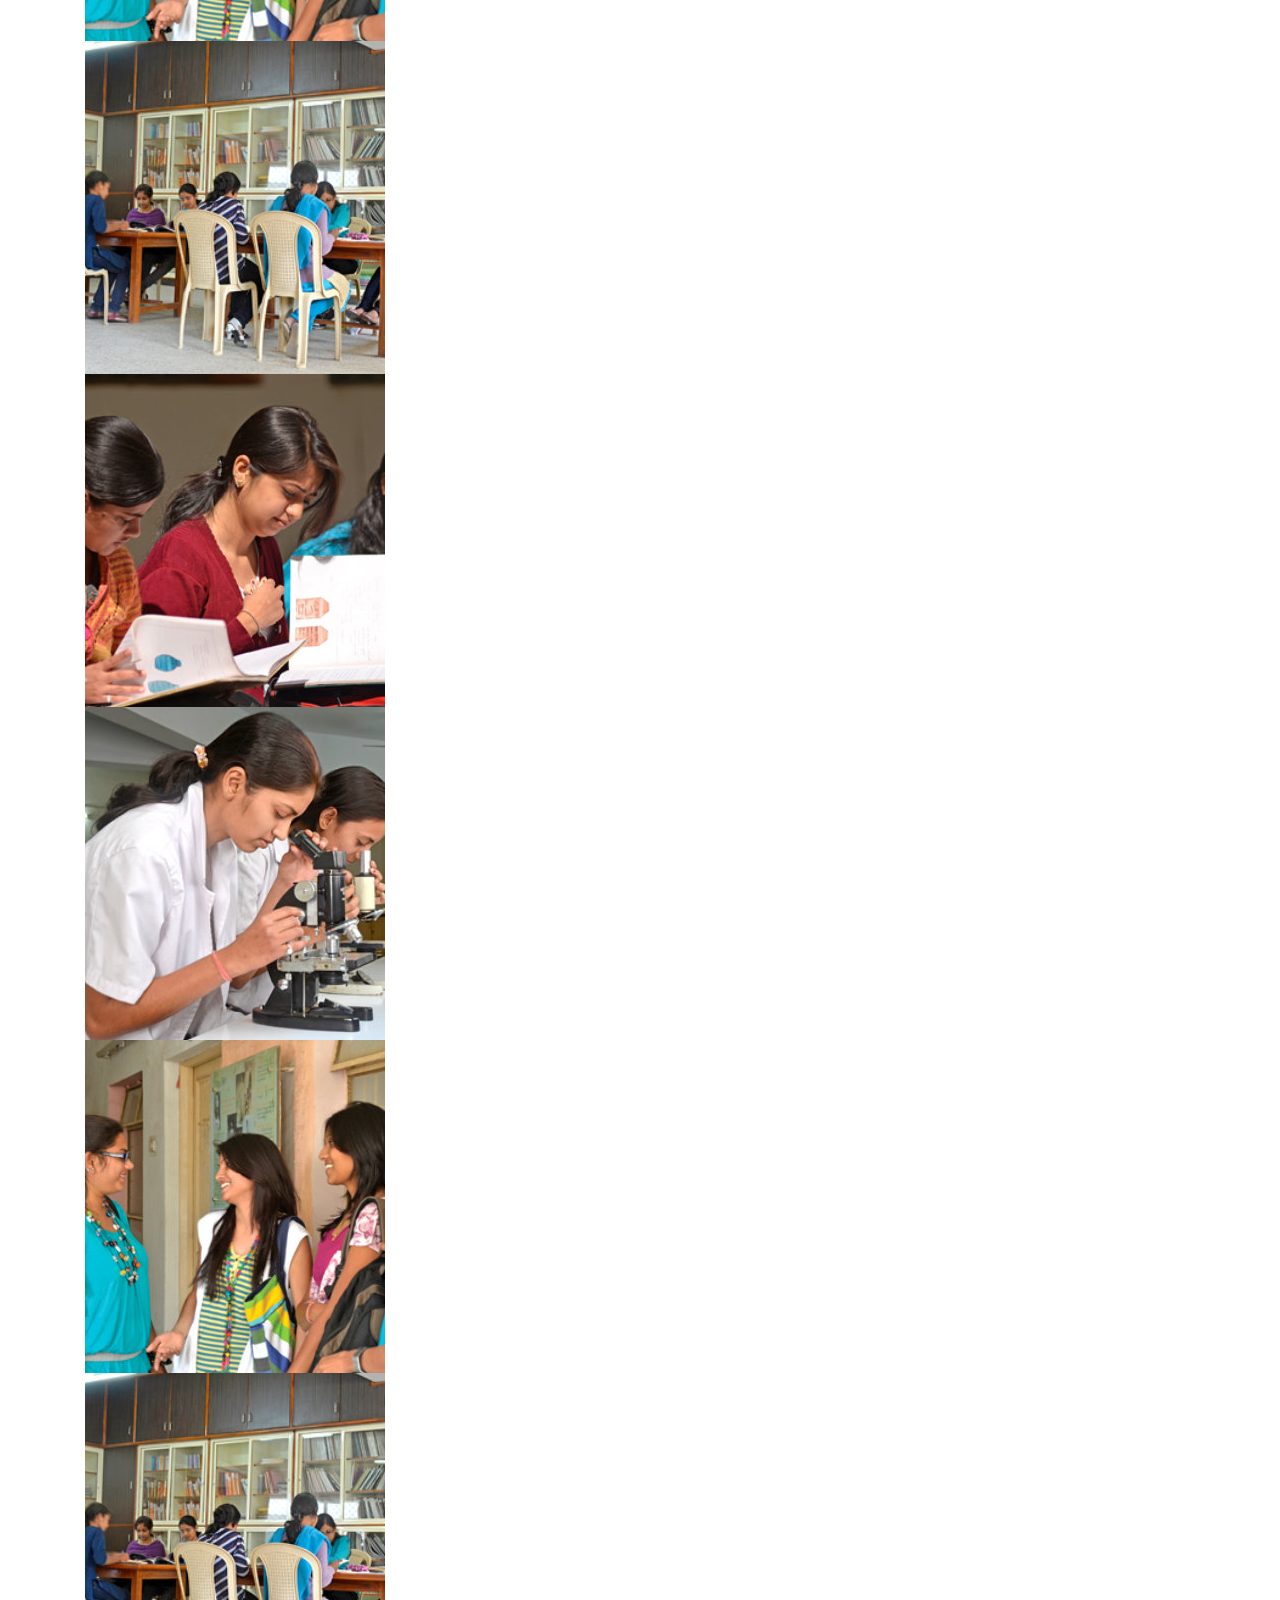
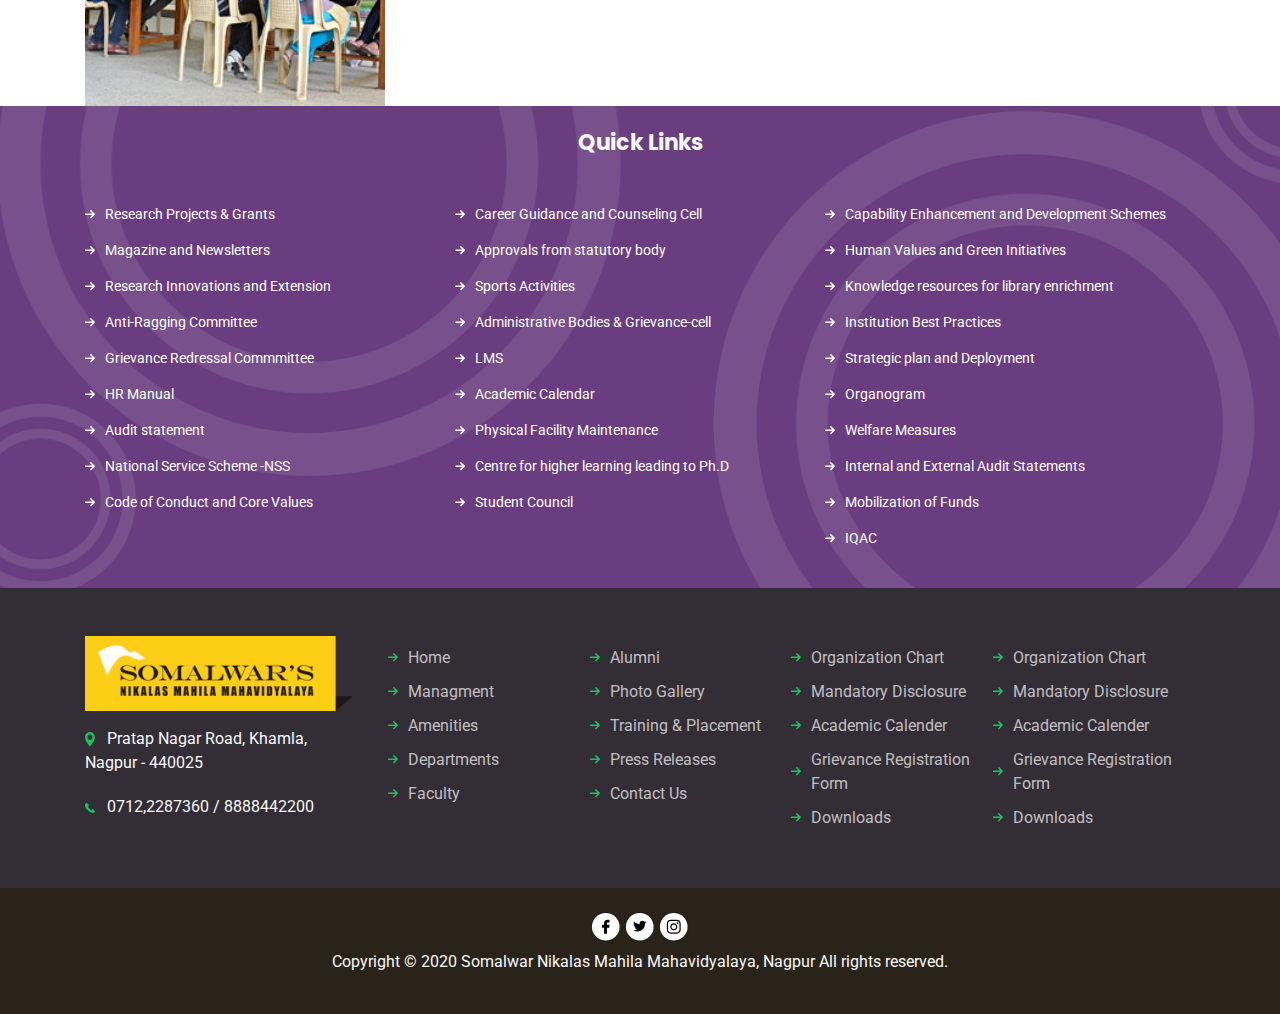
==== commit 769d78ce: "index" ====
--- a/index.html
+++ b/index.html
@@ -153,7 +153,7 @@
 
       <div class="banner1">
                 
-          <img src="images/girl-img.webp" class="img-fluid" alt="">
+          <img src="images/girl-img.png" class="img-fluid" alt="">
           <span>
             <h3>EDUCATION IS NOT PREPRATION FOR LIFE</h3>
             <h2>EDUCATION IS LIFE ITSELF.</h2>
@@ -165,7 +165,7 @@
 
       <div class="banner2">
         
-        <img src="images/interior-woman.webp" class="img-fluid" alt="">
+        <img src="images/interior-woman.png" class="img-fluid" alt="">
         <span>
           <h3>EDUCATION IS NOT PREPRATION FOR LIFE</h3>
           <h2>EDUCATION IS LIFE ITSELF.</h2>
@@ -178,7 +178,7 @@
 
     <div class="banner3">
         
-      <img src="images/cosmeticwoman.webp" class="img-fluid" alt="">
+      <img src="images/cosmeticwoman.png" class="img-fluid" alt="">
       <span>
         <h3>EDUCATION IS NOT PREPRATION FOR LIFE</h3>
         <h2>EDUCATION IS LIFE ITSELF.</h2>
@@ -191,7 +191,7 @@
 
   <div class="banner4">
         
-    <img src="images/texttilewoman.webp" class="img-fluid" alt="">
+    <img src="images/texttilewoman.png" class="img-fluid" alt="">
     <span>
       <h3>EDUCATION IS NOT PREPRATION FOR LIFE</h3>
       <h2>EDUCATION IS LIFE ITSELF.</h2>
--- a/css/style.css
+++ b/css/style.css
@@ -130,6 +130,18 @@
 @media (max-width: 360px) {
   .navbar-brand img {
     width: 150px;
+  }
+}
+
+@media (max-width: 360px) {
+  .main-nav .navbar-nav .nav-item {
+    padding: 10px 0px;
+  }
+}
+
+@media (max-width: 768px) {
+  .main-nav .navbar-nav .nav-item {
+    padding: 10px 0px;
   }
 }
 
@@ -486,28 +498,58 @@
   background-position: right bottom;
 }
 
-@media (max-width: 768px) {
-  .imgsabs {
-    background: #6A3D80;
-  }
-}
-
 .fashion-designer-bg {
-  background: url("../images/fashion-designers.webp");
+  background: url("../images/fashion-designers.png");
   position: absolute;
   z-index: 1;
 }
 
+@media (max-width: 360px) {
+  .fashion-designer-bg {
+    background: transparent;
+  }
+}
+
+@media (max-width: 768px) {
+  .fashion-designer-bg {
+    background: transparent;
+  }
+}
+
 .interior-designer-bg {
-  background: url("../images/img2.webp");
+  background: url("../images/img2.png");
   position: absolute;
   z-index: 1;
 }
 
+@media (max-width: 360px) {
+  .interior-designer-bg {
+    background: transparent;
+  }
+}
+
+@media (max-width: 768px) {
+  .interior-designer-bg {
+    background: transparent;
+  }
+}
+
 .textile-designer-bg {
-  background: url("../images/img3.webp");
+  background: url("../images/img3.png");
   position: absolute;
   z-index: 1;
+}
+
+@media (max-width: 360px) {
+  .textile-designer-bg {
+    background: transparent;
+  }
+}
+
+@media (max-width: 768px) {
+  .textile-designer-bg {
+    background: transparent;
+  }
 }
 
 .posrel {
@@ -516,12 +558,36 @@
   height: 600px;
 }
 
+@media (max-width: 360px) {
+  .posrel {
+    height: auto;
+  }
+}
+
+@media (max-width: 768px) {
+  .posrel {
+    height: auto;
+  }
+}
+
 .absdiv {
   position: absolute;
   z-index: 2;
   width: 100%;
   left: 0;
   top: 0;
+}
+
+@media (max-width: 360px) {
+  .absdiv {
+    position: relative;
+  }
+}
+
+@media (max-width: 768px) {
+  .absdiv {
+    position: relative;
+  }
 }
 
 .more-details {
@@ -649,7 +715,7 @@
 }
 
 .bg-circles {
-  background: url("../images/circles-bg.webp") no-repeat center center;
+  background: url("../images/circles-bg.png") no-repeat center center;
   background-size: cover;
 }
 
@@ -763,7 +829,7 @@
 }
 
 .quotesbg {
-  background: url("../images/quotes.webp") no-repeat center center;
+  background: url("../images/quotes.png") no-repeat center center;
   min-height: 380px;
   display: -ms-grid;
   display: grid;
